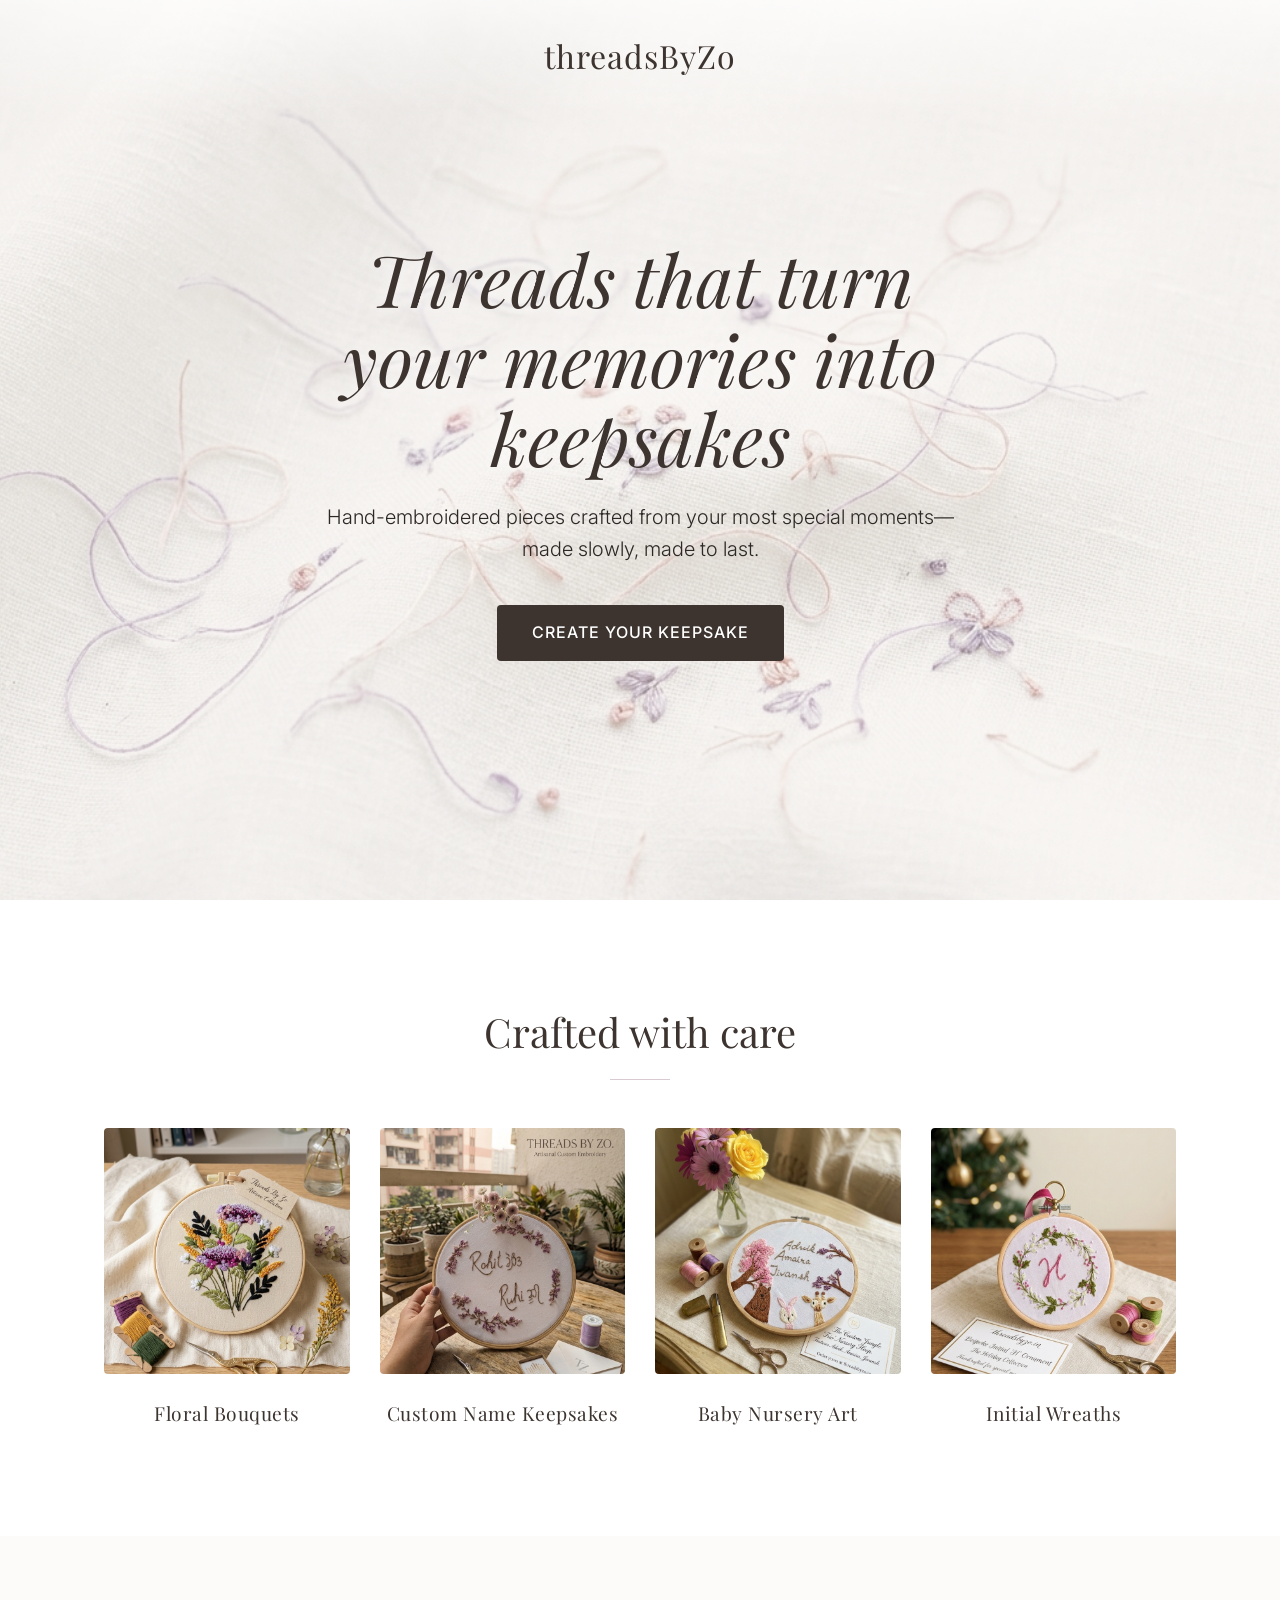
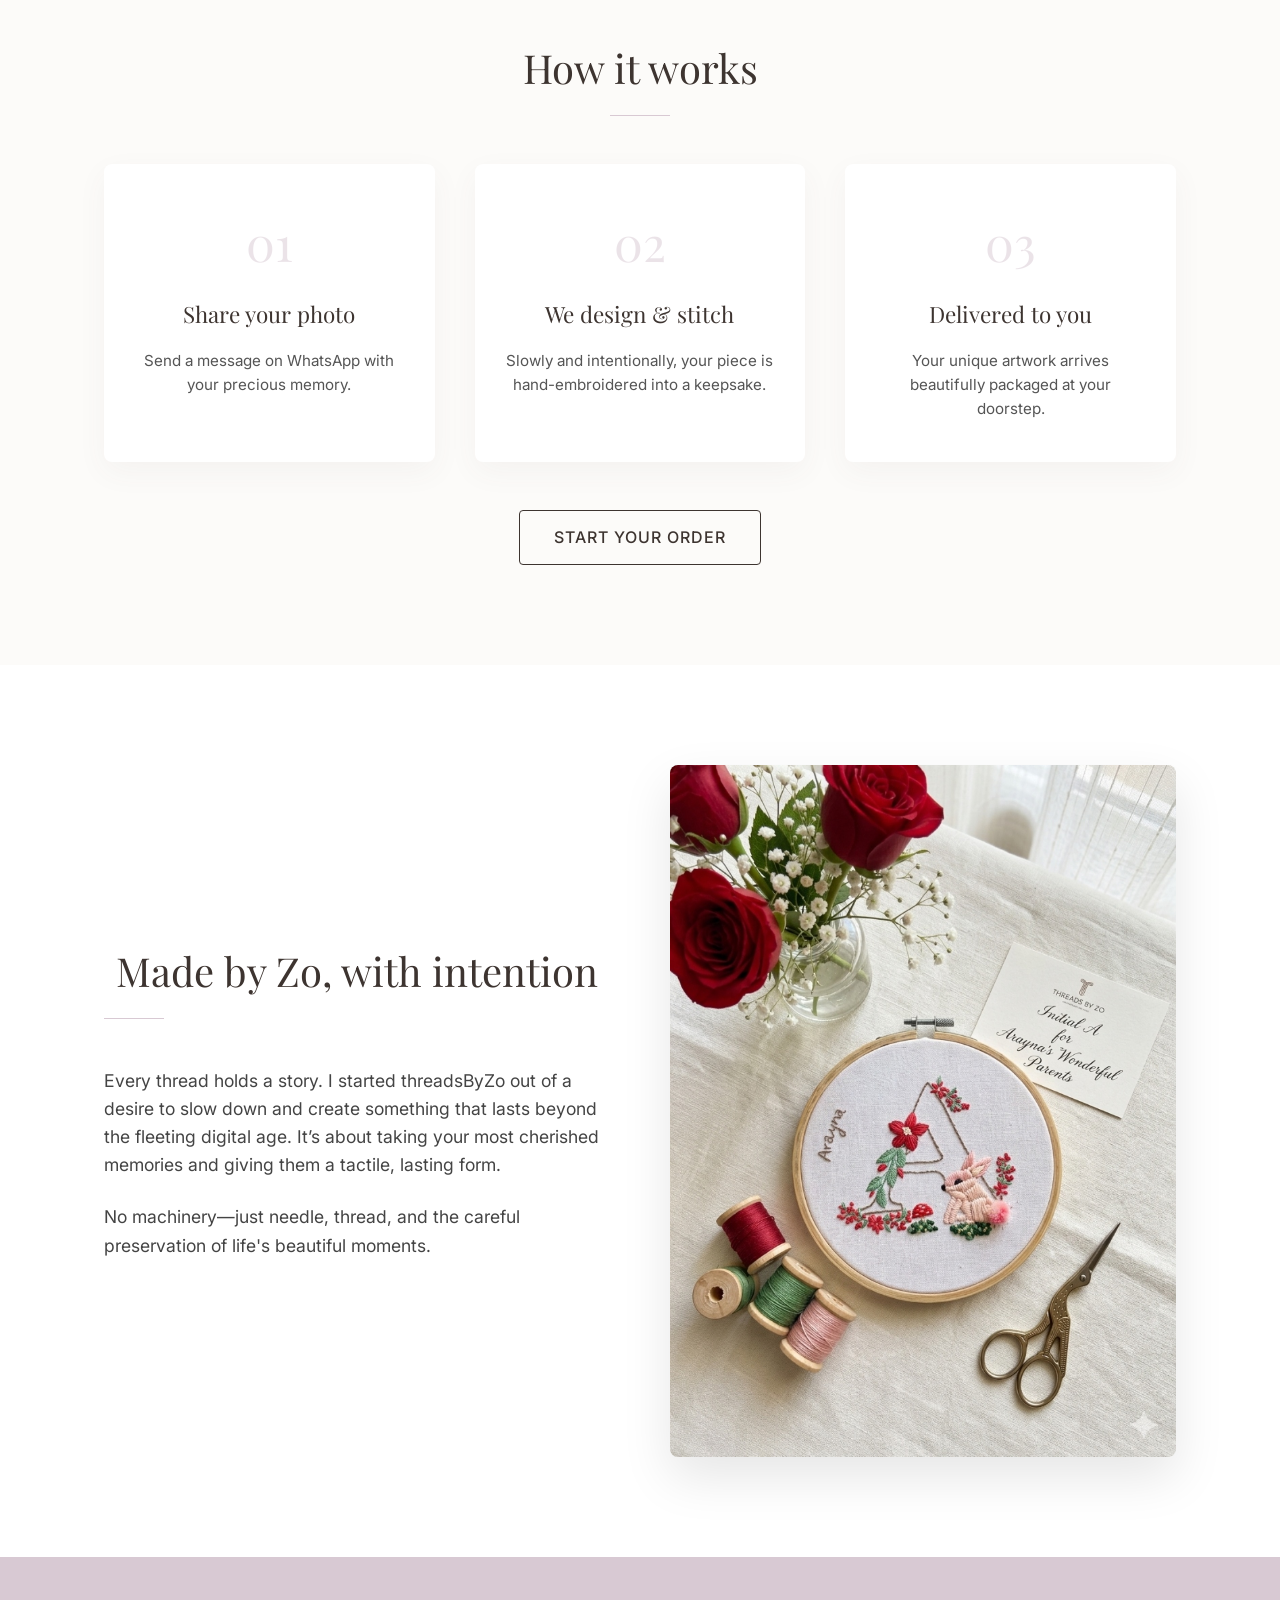
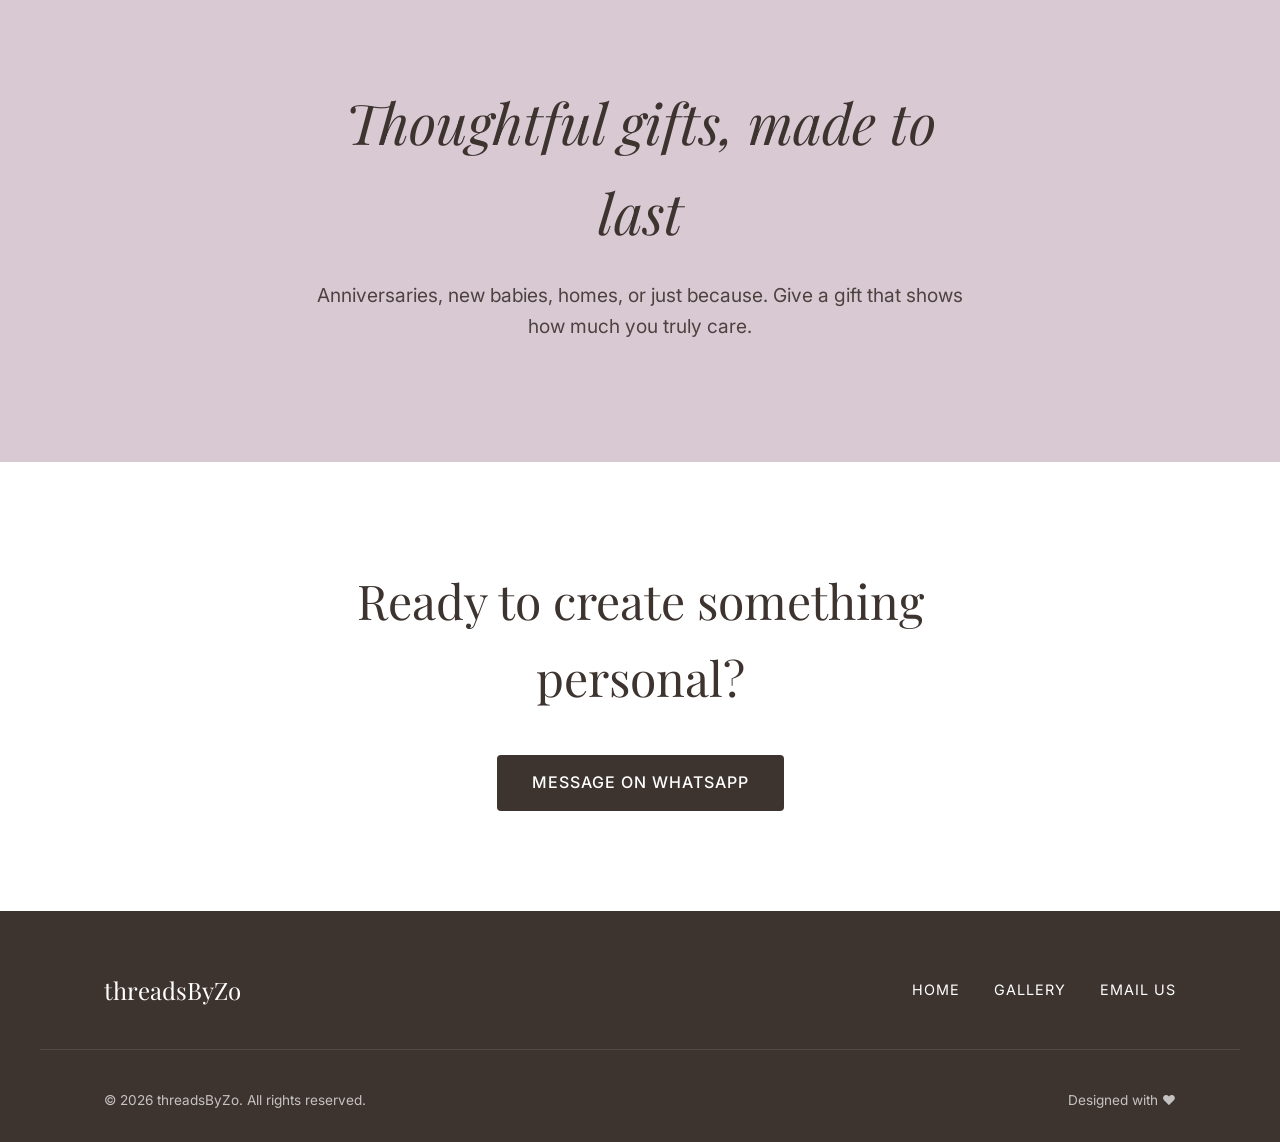
==== index.html @ 17f39799 "Add files via upload" ====
<!DOCTYPE html>
<html lang="en">
<head>
    <meta charset="UTF-8">
    <meta name="viewport" content="width=device-width, initial-scale=1.0">
    <meta name="keywords" content="hand-embroidered, keepsakes, custom embroidery, custom name keepsakes, nursery art, initial wreaths, threadedbyzoe, threadsbyzo">
    <meta name="author" content="ThreadedByZoe">
    <link rel="canonical" href="https://threadsbyzo.in/">
    <title>threadsByZo | Hand-embroidered Keepsakes</title>
    <meta name="description" content="Hand-embroidered pieces crafted from your most special moments—made slowly, made to last.">
    <meta property="og:title" content="threadsByZo | Hand-embroidered Keepsakes" />
    <meta property="og:description" content="Premium hand-embroidered pieces crafted from your most special moments—made slowly, made to last." />
    <meta property="og:image" content="https://threadsbyzo.in/assets/og_image.png">
    <meta property="og:url" content="https://threadsbyzo.in/">
    <meta property="og:type" content="website">
    <link rel="icon" type="image/png" href="assets/favicon.png">
    <link rel="preconnect" href="https://fonts.googleapis.com">
    <link rel="preconnect" href="https://fonts.gstatic.com" crossorigin>
    <link href="https://fonts.googleapis.com/css2?family=Inter:wght@300;400;500&family=Playfair+Display:ital,wght@0,400;0,600;1,400&display=swap" rel="stylesheet">
    <link rel="stylesheet" href="style.css">
</head>
<body>
    <nav class="navbar">
        <div class="logo">threadsByZo</div>
    </nav>

    <header class="hero" id="home">
        <div class="hero-bg" style="background-image: url('assets/hero_new.png')"></div>
        <div class="hero-overlay"></div>
        <div class="hero-content fade-in">
            <h1>Threads that turn your memories into keepsakes</h1>
            <p>Hand-embroidered pieces crafted from your most special moments—made slowly, made to last.</p>
            <a href="https://wa.me/919465664414?text=Hi%20Zo%2C%20I%E2%80%99d%20like%20to%20order%20a%20custom%20embroidery%20piece." class="btn btn-primary" target="_blank" rel="noopener">
                Create Your Keepsake
            </a>
        </div>
    </header>

    <section class="featured padding-y" id="featured">
        <div class="container fade-in">
            <h2 class="section-title">Crafted with care</h2>
            <div class="grid-4">
                <div class="product-card">
                    <div class="img-wrapper"><img src="assets/floral_bouquet.jpg" alt="Floral Bouquet Embroidery" loading="lazy"></div>
                    <h3>Floral Bouquets</h3>
                </div>
                <div class="product-card">
                    <div class="img-wrapper"><img src="assets/name_keepsake.jpg" alt="Custom Name Keepsake Embroidery" loading="lazy"></div>
                    <h3>Custom Name Keepsakes</h3>
                </div>
                <div class="product-card">
                    <div class="img-wrapper"><img src="assets/nursery_art.jpg" alt="Baby Nursery Art Embroidery" loading="lazy"></div>
                    <h3>Baby Nursery Art</h3>
                </div>
                <div class="product-card">
                    <div class="img-wrapper"><img src="assets/initial_wreath.jpg" alt="Initial Wreath Embroidery" loading="lazy"></div>
                    <h3>Initial Wreaths</h3>
                </div>
            </div>
        </div>
    </section>

    <section class="how-it-works padding-y bg-beige" id="how-it-works">
        <div class="container fade-in">
            <h2 class="section-title">How it works</h2>
            <div class="grid-3">
                <div class="step-card">
                    <div class="step-num">01</div>
                    <h3>Share your photo</h3>
                    <p>Send a message on WhatsApp with your precious memory.</p>
                </div>
                <div class="step-card">
                    <div class="step-num">02</div>
                    <h3>We design & stitch</h3>
                    <p>Slowly and intentionally, your piece is hand-embroidered into a keepsake.</p>
                </div>
                <div class="step-card">
                    <div class="step-num">03</div>
                    <h3>Delivered to you</h3>
                    <p>Your unique artwork arrives beautifully packaged at your doorstep.</p>
                </div>
            </div>
            <div class="center-btn">
                <a href="https://wa.me/919465664414?text=Hi%20Zo%2C%20I%E2%80%99d%20like%20to%20order%20a%20custom%20embroidery%20piece." class="btn btn-secondary" target="_blank" rel="noopener">Start Your Order</a>
            </div>
        </div>
    </section>

    <section class="about padding-y" id="about">
        <div class="container grid-2 fade-in">
            <div class="about-text">
                <h2 class="section-title text-left">Made by Zo, with intention</h2>
                <p>Every thread holds a story. I started threadsByZo out of a desire to slow down and create something that lasts beyond the fleeting digital age. It’s about taking your most cherished memories and giving them a tactile, lasting form.</p>
                <p>No machinery—just needle, thread, and the careful preservation of life's beautiful moments.</p>
            </div>
            <div class="about-image">
                <img src="assets/about_image.jpg" alt="Detail shot of hand embroidery" loading="lazy">
            </div>
        </div>
    </section>

    <section class="gifting padding-y bg-sage fade-in" id="gifting">
        <div class="container center-text">
            <h2>Thoughtful gifts, made to last</h2>
            <p>Anniversaries, new babies, homes, or just because. Give a gift that shows how much you truly care.</p>
        </div>
    </section>

    <section class="final-cta padding-y fade-in" id="contact">
        <div class="container center-text">
            <h2>Ready to create something personal?</h2>
            <a href="https://wa.me/919465664414?text=Hi%20Zo%2C%20I%E2%80%99d%20like%20to%20order%20a%20custom%20embroidery%20piece." class="btn btn-primary" target="_blank" rel="noopener">Message on WhatsApp</a>
        </div>
    </section>

    <footer class="footer">
        <div class="container footer-content">
            <div class="footer-logo">threadsByZo</div>
            <div class="footer-links">
                <a href="#home">Home</a>
                <a href="#featured">Gallery</a>
                <a href="mailto:threadedbyzo@gmail.com">Email Us</a>
            </div>
        </div>
        <div class="container footer-bottom">
            <p>&copy; 2026 threadsByZo. All rights reserved.</p>
            <p>Designed with ❤️</p>
        </div>
    </footer>

    <script src="script.js"></script>
</body>
</html>
---- style.css ----
:root {
    --beige: #FCFBF9;
    --sage: #D8C9D3;
    --brown: #3D3430;
    --white: #FFFFFF;
    --black: #2C2825;
    
    --font-heading: 'Playfair Display', serif;
    --font-body: 'Inter', sans-serif;
    
    --transition: all 0.4s cubic-bezier(0.25, 0.8, 0.25, 1);
}

* {
    margin: 0;
    padding: 0;
    box-sizing: border-box;
}

html {
    scroll-behavior: smooth;
    font-size: 16px;
}

body {
    font-family: var(--font-body);
    color: var(--black);
    background-color: var(--white);
    line-height: 1.6;
    overflow-x: hidden;
}

h1, h2, h3, h4, h5, h6, .logo {
    font-family: var(--font-heading);
    color: var(--brown);
    font-weight: 400;
}

a {
    text-decoration: none;
    color: inherit;
    transition: var(--transition);
}

img {
    max-width: 100%;
    height: auto;
    display: block;
}

/* Utilities */
.container {
    max-width: 1200px;
    margin: 0 auto;
    padding: 0 5%;
}

.padding-y {
    padding: 100px 0;
}

.bg-beige {
    background-color: var(--beige);
}

.bg-sage {
    background-color: var(--sage);
    color: var(--brown);
}

.bg-sage h2 {
    color: var(--brown);
}

.text-left {
    text-align: left;
}

.center-text {
    text-align: center;
    max-width: 800px;
    margin: 0 auto;
}

.section-title {
    text-align: center;
    font-size: 2.5rem;
    margin-bottom: 3rem;
    position: relative;
    padding-bottom: 1rem;
}

.section-title::after {
    content: '';
    position: absolute;
    bottom: 0;
    left: 50%;
    transform: translateX(-50%);
    width: 60px;
    height: 1px;
    background-color: var(--sage);
}

.section-title.text-left::after {
    left: 0;
    transform: none;
}

/* Buttons */
.btn {
    display: inline-block;
    padding: 14px 34px;
    font-family: var(--font-body);
    font-size: 1rem;
    font-weight: 500;
    text-transform: uppercase;
    letter-spacing: 1px;
    border-radius: 4px;
    cursor: pointer;
    border: 1px solid transparent;
}

.btn-primary {
    background-color: var(--brown);
    color: var(--white);
}

.btn-primary:hover {
    background-color: var(--white);
    color: var(--brown);
    border-color: var(--brown);
}

.btn-secondary {
    background-color: transparent;
    color: var(--brown);
    border: 1px solid var(--brown);
}

.btn-secondary:hover {
    background-color: var(--brown);
    color: var(--white);
}

/* Navbar */
.navbar {
    position: absolute;
    top: 0;
    left: 0;
    width: 100%;
    padding: 30px 5%;
    z-index: 100;
    display: flex;
    justify-content: center;
    background: linear-gradient(to bottom, rgba(255,255,255,0.7), transparent);
}

.navbar .logo {
    font-size: 2rem;
    letter-spacing: 1px;
}

/* Hero */
.hero {
    position: relative;
    height: 100vh;
    min-height: 600px;
    display: flex;
    align-items: center;
    justify-content: center;
    text-align: center;
    overflow: hidden;
}

.hero-bg {
    position: absolute;
    top: 0;
    left: 0;
    width: 100%;
    height: 100%;
    background-size: cover;
    background-position: center;
    z-index: -2;
    transform: scale(1.05); /* slightly scaled for entry animation potential */
}

.hero-overlay {
    position: absolute;
    top: 0;
    left: 0;
    width: 100%;
    height: 100%;
    background-color: rgba(245, 237, 228, 0.4); /* beige wash */
    z-index: -1;
}

.hero-content {
    max-width: 800px;
    padding: 0 5%;
}

.hero h1 {
    font-size: 4.5rem;
    line-height: 1.1;
    margin-bottom: 1.5rem;
    font-style: italic;
    text-shadow: 0 2px 15px rgba(255,255,255,0.8);
}

.hero p {
    font-size: 1.25rem;
    margin-bottom: 2.5rem;
    color: var(--black);
    font-weight: 300;
}

/* Grid Layouts */
.grid-4 {
    display: grid;
    grid-template-columns: repeat(auto-fit, minmax(240px, 1fr));
    gap: 30px;
}

.grid-3 {
    display: grid;
    grid-template-columns: repeat(auto-fit, minmax(300px, 1fr));
    gap: 40px;
}

.grid-2 {
    display: grid;
    grid-template-columns: 1fr 1fr;
    gap: 60px;
    align-items: center;
}

/* Featured Section */
.product-card {
    text-align: center;
}

.product-card .img-wrapper {
    overflow: hidden;
    margin-bottom: 1.5rem;
    border-radius: 4px;
    aspect-ratio: 1 / 1;
}

.product-card img {
    width: 100%;
    height: 100%;
    object-fit: cover;
    transition: transform 0.8s ease;
}

.product-card:hover img {
    transform: scale(1.08);
}

.product-card h3 {
    font-size: 1.2rem;
    letter-spacing: 0.5px;
    margin-bottom: 0.5rem;
}

/* How It Works */
.step-card {
    background-color: var(--white);
    padding: 40px 30px;
    border-radius: 8px;
    text-align: center;
    transition: var(--transition);
    box-shadow: 0 10px 30px rgba(107, 79, 79, 0.05);
}

.step-card:hover {
    transform: translateY(-10px);
    box-shadow: 0 15px 40px rgba(107, 79, 79, 0.1);
}

.step-num {
    font-family: var(--font-heading);
    font-size: 3rem;
    color: var(--sage);
    opacity: 0.5;
    margin-bottom: 1rem;
}

.step-card h3 {
    font-size: 1.4rem;
    margin-bottom: 1rem;
}

.step-card p {
    font-size: 0.95rem;
    color: #555;
}

.center-btn {
    text-align: center;
    margin-top: 3rem;
}

/* About Section */
.about-text p {
    margin-bottom: 1.5rem;
    font-size: 1.1rem;
    color: #444;
}

.about-image {
    border-radius: 8px;
    overflow: hidden;
    box-shadow: 0 20px 50px rgba(0,0,0,0.1);
}

.about-image img {
    width: 100%;
    height: 100%;
    object-fit: cover;
}

/* Gifting Section */
.gifting {
    padding: 120px 5%;
}

.gifting h2 {
    font-size: 3.5rem;
    margin-bottom: 1.5rem;
    font-style: italic;
}

.gifting p {
    font-size: 1.2rem;
    opacity: 0.9;
}

/* Final CTA */
.final-cta h2 {
    font-size: 3rem;
    margin-bottom: 2.5rem;
}

/* Footer */
.footer {
    background-color: var(--brown);
    color: var(--white);
    padding: 60px 0 30px;
}

.footer-content {
    display: flex;
    justify-content: space-between;
    align-items: center;
    margin-bottom: 40px;
    border-bottom: 1px solid rgba(255,255,255,0.1);
    padding-bottom: 40px;
}

.footer-logo {
    font-family: var(--font-heading);
    font-size: 1.5rem;
}

.footer-links a {
    margin-left: 30px;
    font-size: 0.9rem;
    text-transform: uppercase;
    letter-spacing: 1px;
}

.footer-links a:hover {
    color: var(--sage);
}

.footer-bottom {
    display: flex;
    justify-content: space-between;
    font-size: 0.85rem;
    opacity: 0.7;
}

/* Animations */
.fade-in {
    opacity: 0;
    transform: translateY(30px);
    transition: opacity 0.8s ease-out, transform 0.8s ease-out;
}

.fade-in.appear {
    opacity: 1;
    transform: translateY(0);
}

/* Responsive */
@media (max-width: 900px) {
    .grid-2 {
        grid-template-columns: 1fr;
        gap: 40px;
    }
    
    .hero h1 {
        font-size: 3.5rem;
    }
    
    .section-title {
        font-size: 2rem;
    }
}

@media (max-width: 600px) {
    .hero h1 {
        font-size: 2.5rem;
    }
    
    .hero p {
        font-size: 1rem;
    }
    
    .gifting h2 {
        font-size: 2.2rem;
    }
    
    .footer-content {
        flex-direction: column;
        gap: 20px;
        text-align: center;
    }
    
    .footer-links a {
        margin: 0 10px;
    }
    
    .footer-bottom {
        flex-direction: column;
        text-align: center;
        gap: 10px;
    }
}
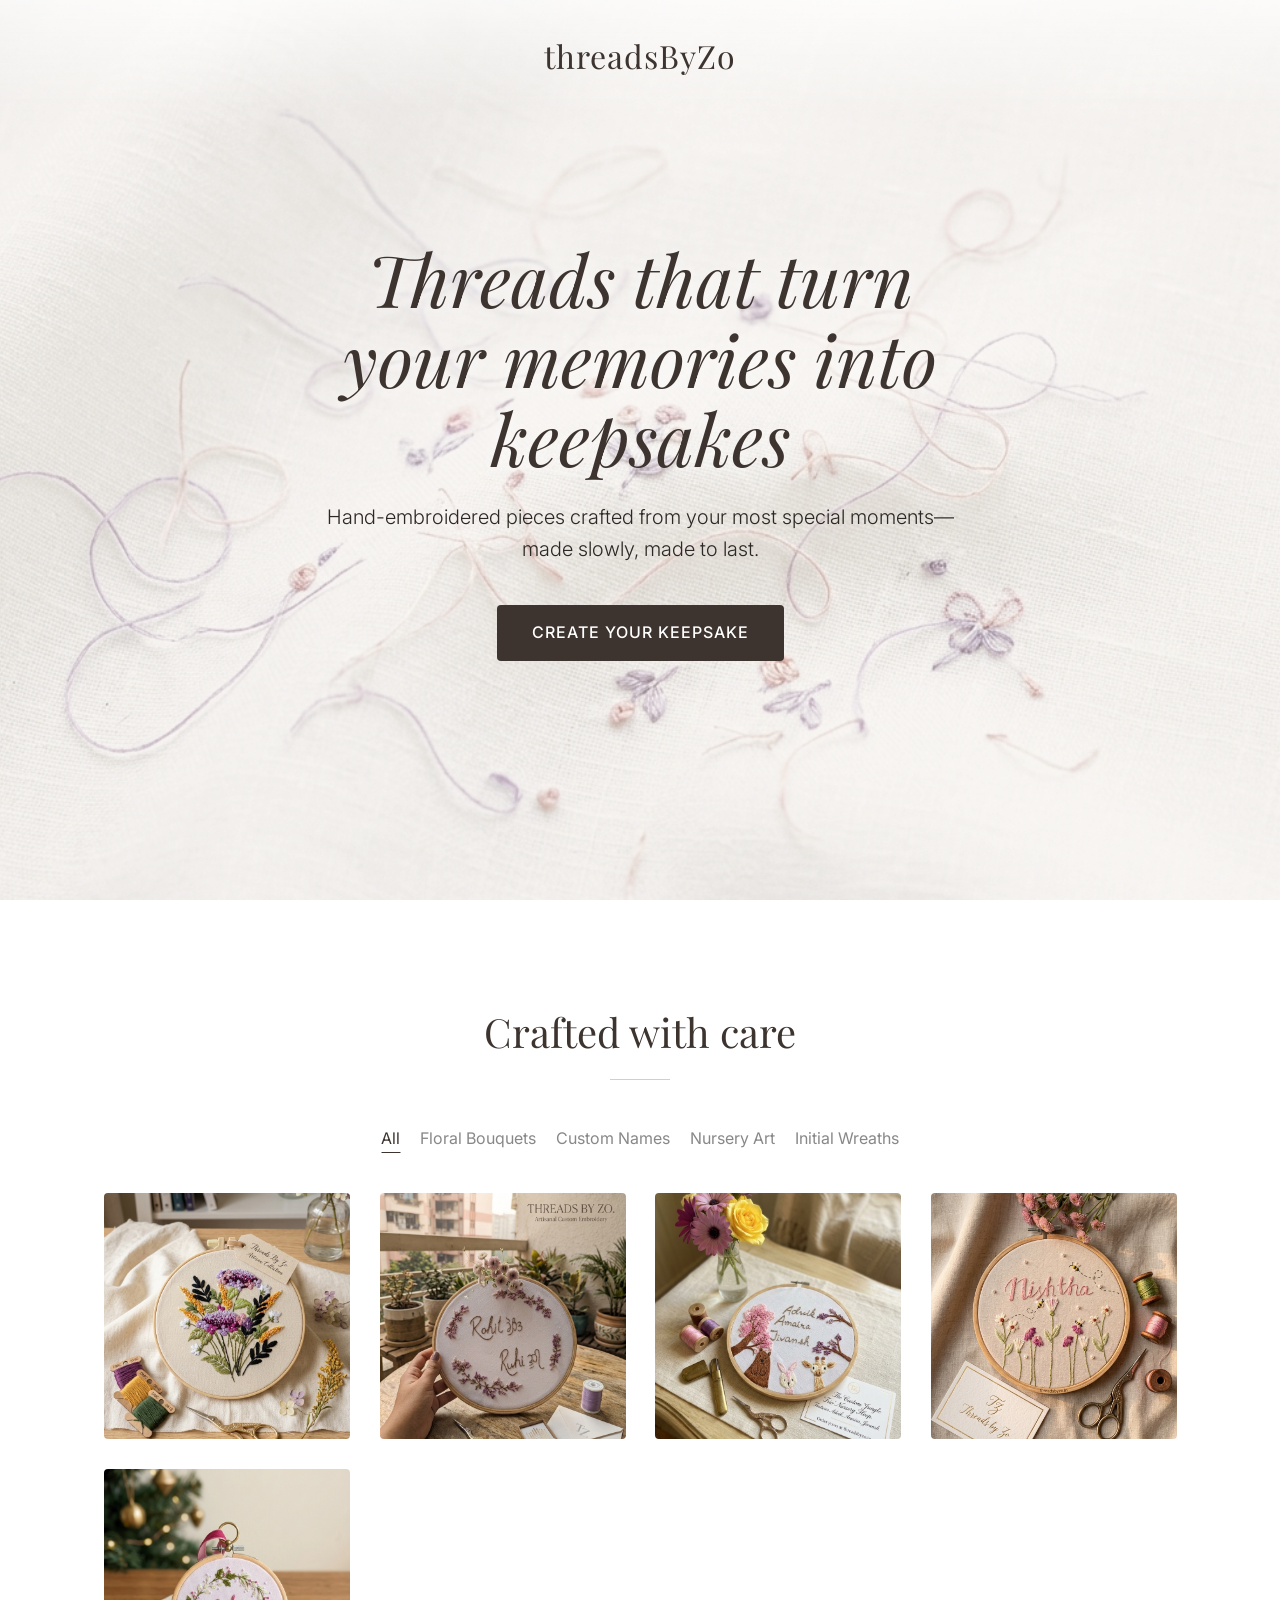
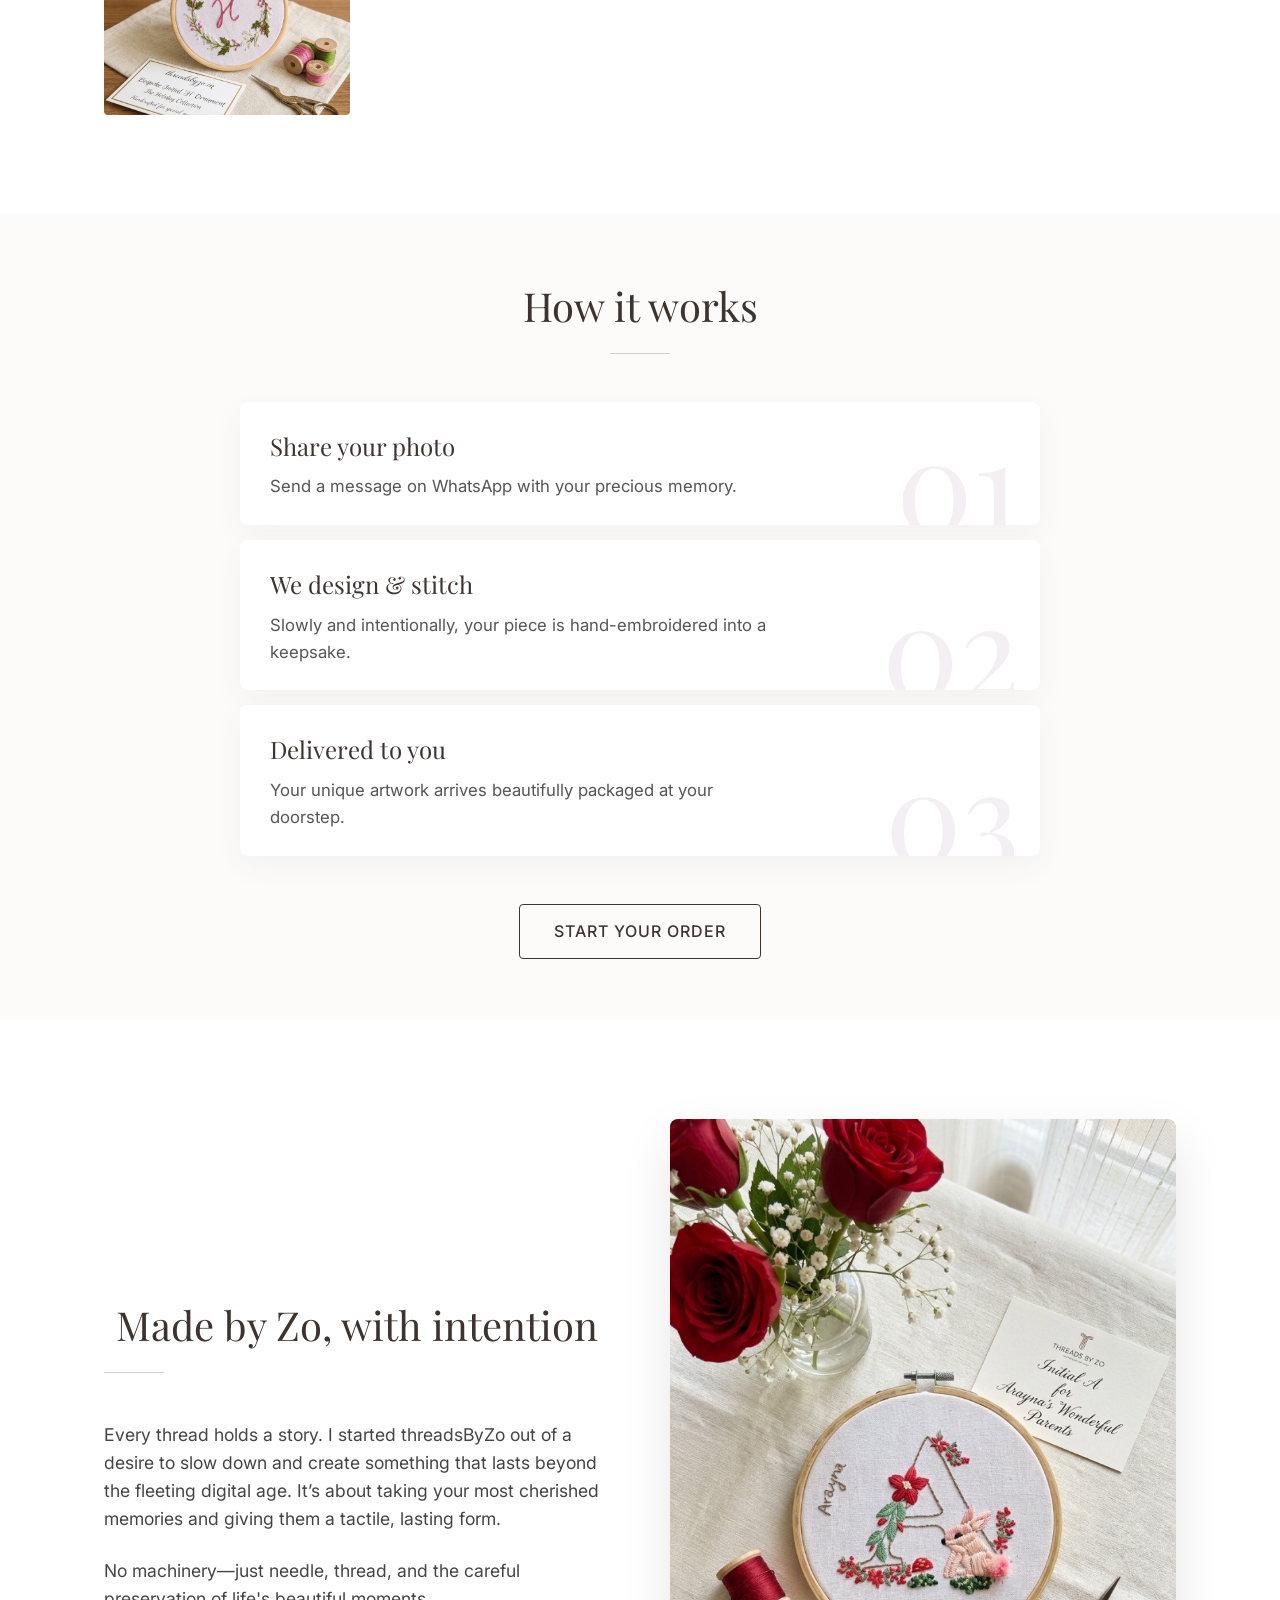
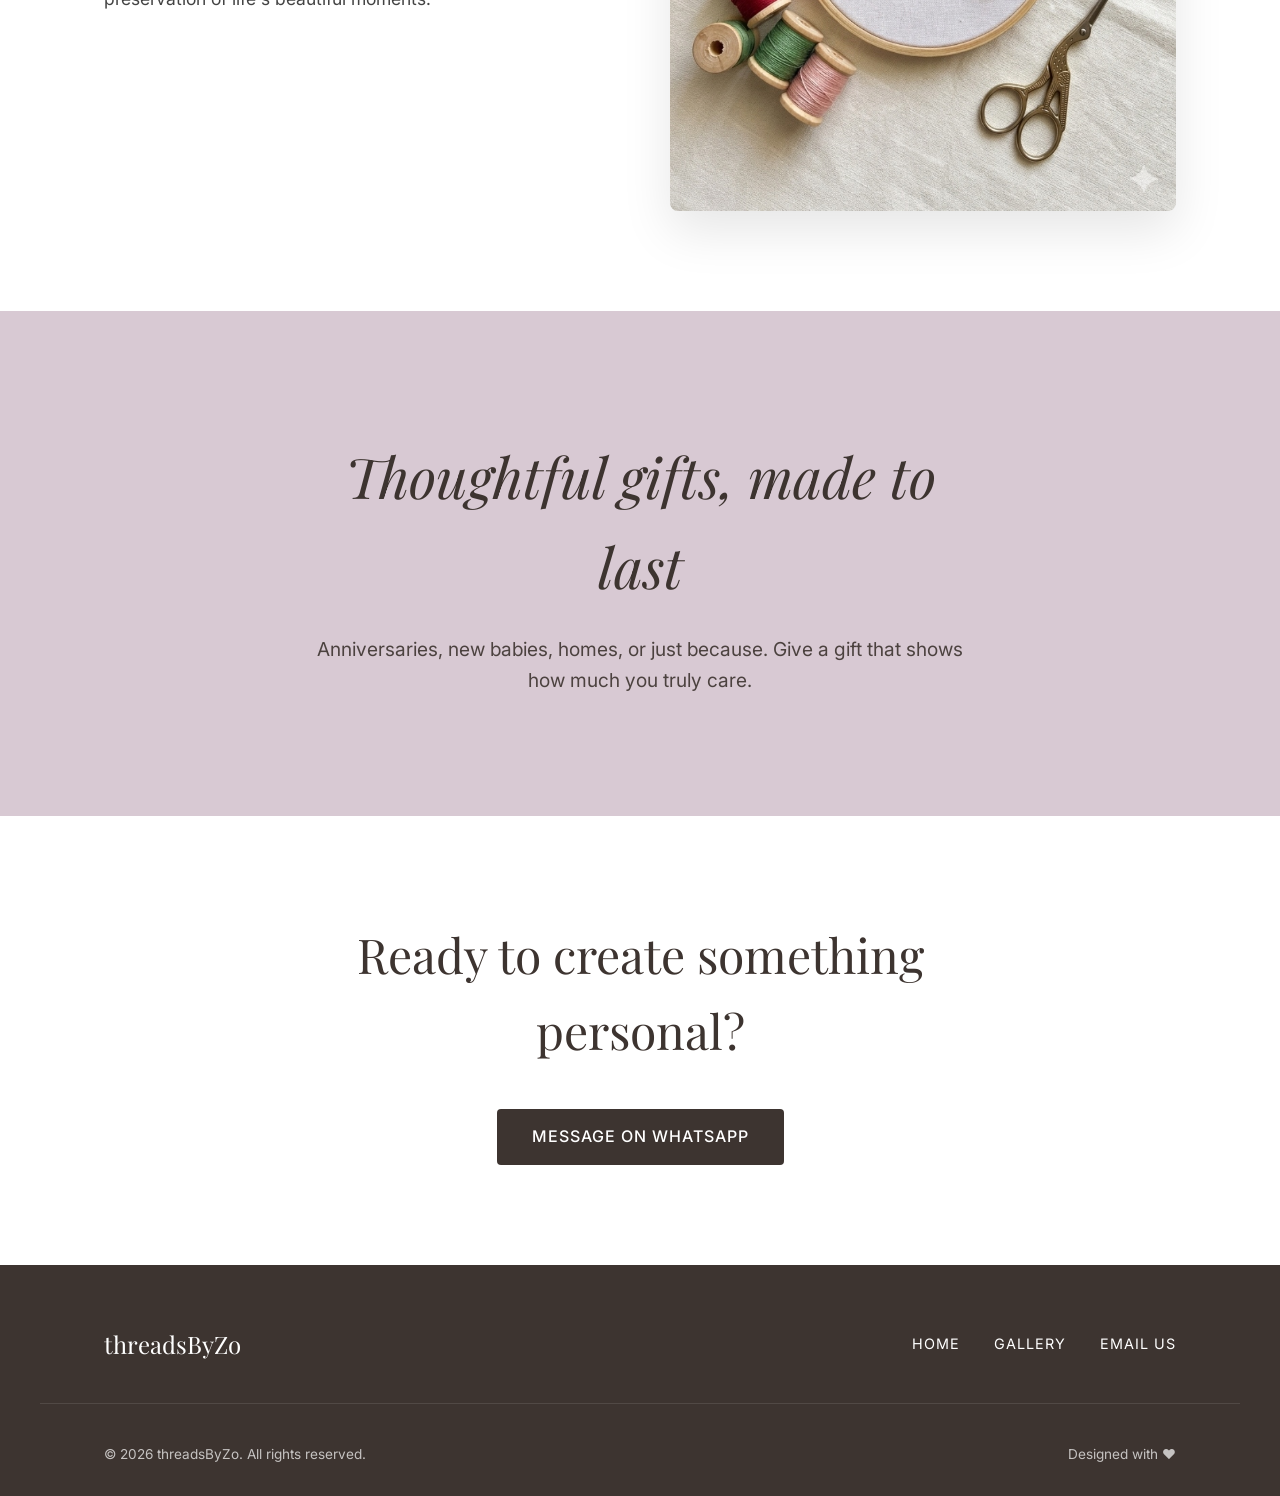
==== commit 7f7f3f35: "Website revamp, categories and responsive updated" ====
--- a/index.html
+++ b/index.html
@@ -39,45 +39,69 @@
     <section class="featured padding-y" id="featured">
         <div class="container fade-in">
             <h2 class="section-title">Crafted with care</h2>
-            <div class="grid-4">
-                <div class="product-card">
-                    <div class="img-wrapper"><img src="assets/floral_bouquet.jpg" alt="Floral Bouquet Embroidery" loading="lazy"></div>
-                    <h3>Floral Bouquets</h3>
+            
+            <div class="category-tabs">
+                <button class="tab-btn active" data-filter="all">All</button>
+                <button class="tab-btn" data-filter="bouquets">Floral Bouquets</button>
+                <button class="tab-btn" data-filter="names">Custom Names</button>
+                <button class="tab-btn" data-filter="nursery">Nursery Art</button>
+                <button class="tab-btn" data-filter="wreaths">Initial Wreaths</button>
+            </div>
+
+            <div class="grid-gallery" id="product-gallery">
+                <div class="product-item" data-category="bouquets">
+                    <div class="img-wrapper">
+                        <img src="assets/floral_bouquet.jpg" alt="Floral Bouquet Embroidery" loading="lazy">
+                    </div>
                 </div>
-                <div class="product-card">
-                    <div class="img-wrapper"><img src="assets/name_keepsake.jpg" alt="Custom Name Keepsake Embroidery" loading="lazy"></div>
-                    <h3>Custom Name Keepsakes</h3>
+                <div class="product-item" data-category="names">
+                    <div class="img-wrapper">
+                        <img src="assets/name_keepsake.jpg" alt="Custom Name Keepsake Embroidery" loading="lazy">
+                    </div>
                 </div>
-                <div class="product-card">
-                    <div class="img-wrapper"><img src="assets/nursery_art.jpg" alt="Baby Nursery Art Embroidery" loading="lazy"></div>
-                    <h3>Baby Nursery Art</h3>
+                <div class="product-item" data-category="nursery">
+                    <div class="img-wrapper">
+                        <img src="assets/nursery_art.jpg" alt="Baby Nursery Art Embroidery" loading="lazy">
+                    </div>
                 </div>
-                <div class="product-card">
-                    <div class="img-wrapper"><img src="assets/initial_wreath.jpg" alt="Initial Wreath Embroidery" loading="lazy"></div>
-                    <h3>Initial Wreaths</h3>
+                <div class="product-item" data-category="nursery">
+                    <div class="img-wrapper">
+                        <img src="assets/nishtha_nursery.jpeg" alt="Nishtha Nursery Art Embroidery" loading="lazy">
+                    </div>
+                </div>
+                <div class="product-item" data-category="wreaths">
+                    <div class="img-wrapper">
+                        <img src="assets/initial_wreath.jpg" alt="Initial Wreath Embroidery" loading="lazy">
+                    </div>
                 </div>
             </div>
         </div>
     </section>
 
-    <section class="how-it-works padding-y bg-beige" id="how-it-works">
+    <section class="how-it-works padding-y-sm bg-beige" id="how-it-works">
         <div class="container fade-in">
             <h2 class="section-title">How it works</h2>
-            <div class="grid-3">
-                <div class="step-card">
-                    <div class="step-num">01</div>
-                    <h3>Share your photo</h3>
-                    <p>Send a message on WhatsApp with your precious memory.</p>
+            <div class="workflow-timeline">
+                <div class="timeline-step">
+                    <div class="step-bg-num">01</div>
+                    <div class="step-content">
+                        <h3>Share your photo</h3>
+                        <p>Send a message on WhatsApp with your precious memory.</p>
+                    </div>
                 </div>
-                <div class="step-card">
-                    <div class="step-num">02</div>
-                    <h3>We design & stitch</h3>
-                    <p>Slowly and intentionally, your piece is hand-embroidered into a keepsake.</p>
+                <div class="timeline-step">
+                    <div class="step-bg-num">02</div>
+                    <div class="step-content">
+                        <h3>We design & stitch</h3>
+                        <p>Slowly and intentionally, your piece is hand-embroidered into a keepsake.</p>
+                    </div>
                 </div>
-                <div class="step-card">
-                    <div class="step-num">03</div>
-                    <h3>Delivered to you</h3>
-                    <p>Your unique artwork arrives beautifully packaged at your doorstep.</p>
+                <div class="timeline-step">
+                    <div class="step-bg-num">03</div>
+                    <div class="step-content">
+                        <h3>Delivered to you</h3>
+                        <p>Your unique artwork arrives beautifully packaged at your doorstep.</p>
+                    </div>
                 </div>
             </div>
             <div class="center-btn">
--- a/style.css
+++ b/style.css
@@ -57,6 +57,10 @@
 
 .padding-y {
     padding: 100px 0;
+}
+
+.padding-y-sm {
+    padding: 60px 0;
 }
 
 .bg-beige {
@@ -234,66 +238,147 @@
     align-items: center;
 }
 
-/* Featured Section */
-.product-card {
-    text-align: center;
-}
-
-.product-card .img-wrapper {
+/* Featured Section & Categories */
+.category-tabs {
+    display: flex;
+    justify-content: center;
+    gap: 20px;
+    flex-wrap: wrap;
+    margin-bottom: 40px;
+}
+
+.tab-btn {
+    background: transparent;
+    border: none;
+    font-family: var(--font-body);
+    font-size: 1rem;
+    color: #888;
+    cursor: pointer;
+    padding-bottom: 5px;
+    position: relative;
+    transition: var(--transition);
+}
+
+.tab-btn::after {
+    content: '';
+    position: absolute;
+    bottom: 0;
+    left: 50%;
+    transform: translateX(-50%);
+    width: 0;
+    height: 1px;
+    background-color: var(--brown);
+    transition: var(--transition);
+}
+
+.tab-btn.active, .tab-btn:hover {
+    color: var(--brown);
+}
+
+.tab-btn.active::after, .tab-btn:hover::after {
+    width: 100%;
+}
+
+.grid-gallery {
+    display: grid;
+    grid-template-columns: repeat(auto-fill, minmax(240px, 1fr));
+    gap: 30px;
+}
+
+.product-item {
+    transition: var(--transition);
+    animation: fadeIn 0.5s ease forwards;
+}
+
+.product-item.hidden {
+    display: none;
+}
+
+.product-item .img-wrapper {
+    position: relative;
     overflow: hidden;
-    margin-bottom: 1.5rem;
     border-radius: 4px;
     aspect-ratio: 1 / 1;
-}
-
-.product-card img {
+    background-color: #f7f7f7;
+}
+
+.product-item img {
     width: 100%;
     height: 100%;
     object-fit: cover;
     transition: transform 0.8s ease;
 }
 
-.product-card:hover img {
-    transform: scale(1.08);
-}
-
-.product-card h3 {
-    font-size: 1.2rem;
-    letter-spacing: 0.5px;
+.product-item:hover img {
+    transform: scale(1.08); /* Removed over-blurring and text overlay effects */
+}
+
+@keyframes fadeIn {
+    from { opacity: 0; transform: scale(0.95); }
+    to { opacity: 1; transform: scale(1); }
+}
+
+/* How It Works - Elegant Timeline */
+.workflow-timeline {
+    display: flex;
+    flex-direction: column;
+    gap: 15px;
+    max-width: 800px;
+    margin: 0 auto;
+}
+
+.timeline-step {
+    position: relative;
+    background-color: var(--white);
+    padding: 25px 30px;
+    border-radius: 8px;
+    display: flex;
+    align-items: center;
+    box-shadow: 0 10px 30px rgba(107, 79, 79, 0.05);
+    transition: var(--transition);
+    overflow: hidden;
+}
+
+.timeline-step:hover {
+    transform: translateY(-8px);
+    box-shadow: 0 15px 40px rgba(107, 79, 79, 0.1);
+}
+
+.step-content {
+    position: relative;
+    z-index: 2;
+    text-align: left;
+}
+
+.step-bg-num {
+    position: absolute;
+    right: 20px;
+    bottom: -20px;
+    font-family: var(--font-heading);
+    font-size: 8rem;
+    line-height: 1;
+    color: var(--sage);
+    opacity: 0.3;
+    z-index: 1;
+    pointer-events: none;
+    transition: var(--transition);
+}
+
+.timeline-step:hover .step-bg-num {
+    transform: translateY(-10px) scale(1.05);
+    color: var(--brown);
+    opacity: 0.15;
+}
+
+.timeline-step h3 {
+    font-size: 1.5rem;
     margin-bottom: 0.5rem;
 }
 
-/* How It Works */
-.step-card {
-    background-color: var(--white);
-    padding: 40px 30px;
-    border-radius: 8px;
-    text-align: center;
-    transition: var(--transition);
-    box-shadow: 0 10px 30px rgba(107, 79, 79, 0.05);
-}
-
-.step-card:hover {
-    transform: translateY(-10px);
-    box-shadow: 0 15px 40px rgba(107, 79, 79, 0.1);
-}
-
-.step-num {
-    font-family: var(--font-heading);
-    font-size: 3rem;
-    color: var(--sage);
-    opacity: 0.5;
-    margin-bottom: 1rem;
-}
-
-.step-card h3 {
-    font-size: 1.4rem;
-    margin-bottom: 1rem;
-}
-
-.step-card p {
-    font-size: 0.95rem;
+.timeline-step p {
+    font-size: 1.05rem;
     color: #555;
+    max-width: 500px;
 }
 
 .center-btn {
@@ -410,6 +495,12 @@
 }
 
 @media (max-width: 600px) {
+    .hero {
+        min-height: 480px;
+        align-items: flex-start;
+        padding-top: 130px; /* pushes content up closer to navbar */
+    }
+
     .hero h1 {
         font-size: 2.5rem;
     }
@@ -418,6 +509,16 @@
         font-size: 1rem;
     }
     
+    .timeline-step {
+        padding: 30px 20px;
+    }
+    
+    .step-bg-num {
+        font-size: 6rem;
+        right: 0;
+        bottom: -10px;
+    }
+
     .gifting h2 {
         font-size: 2.2rem;
     }
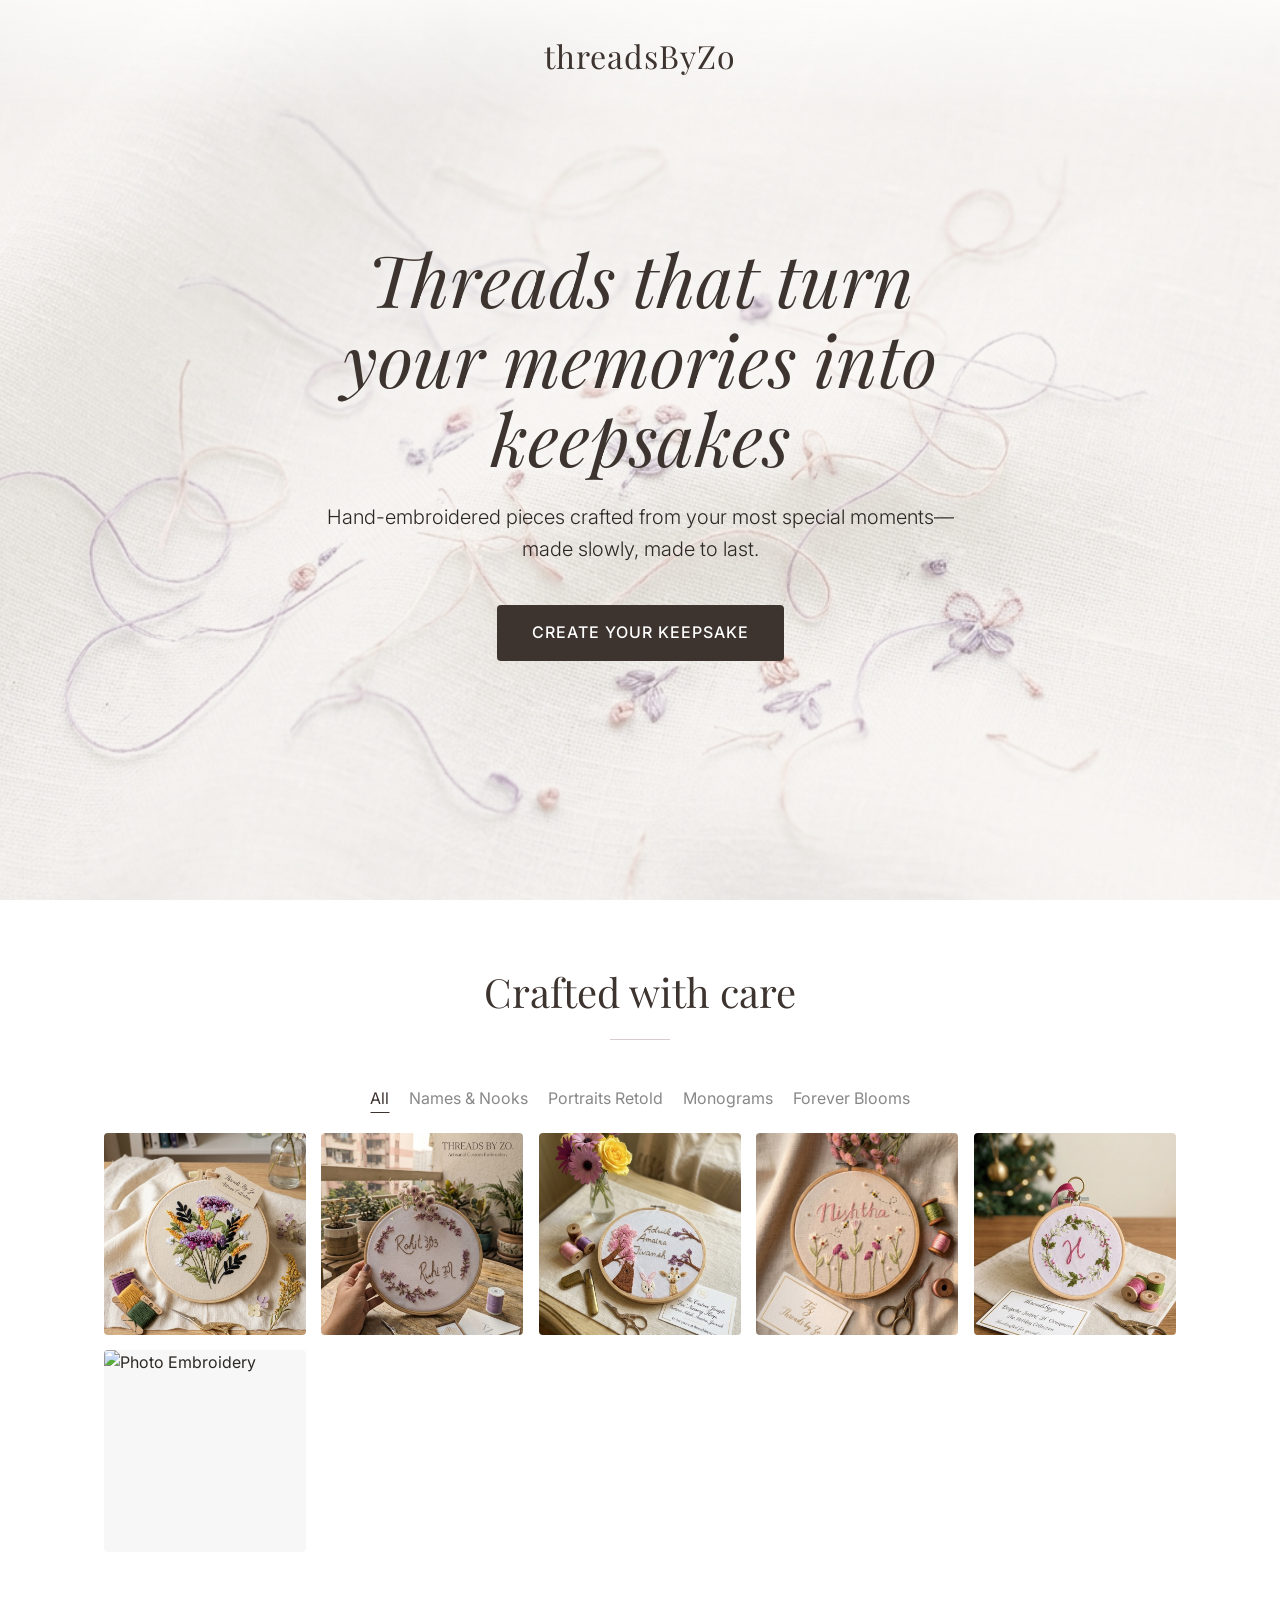
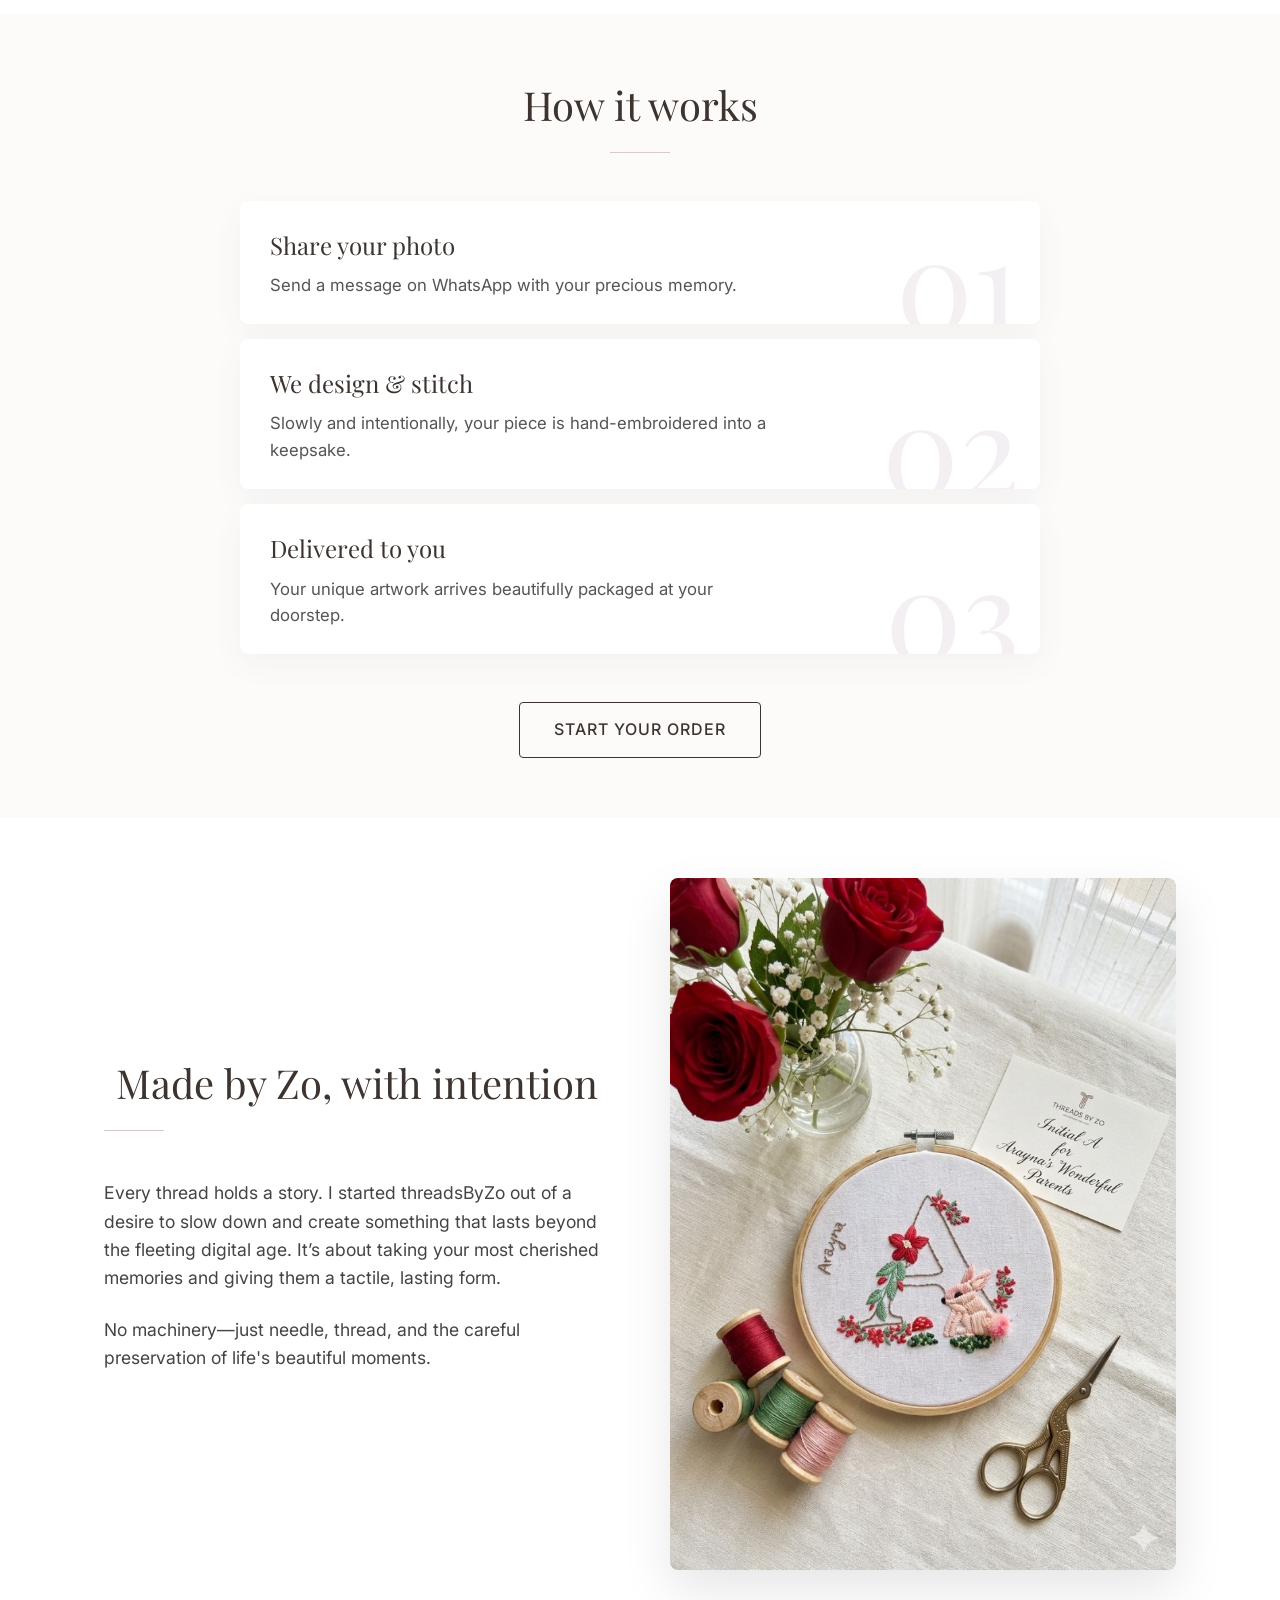
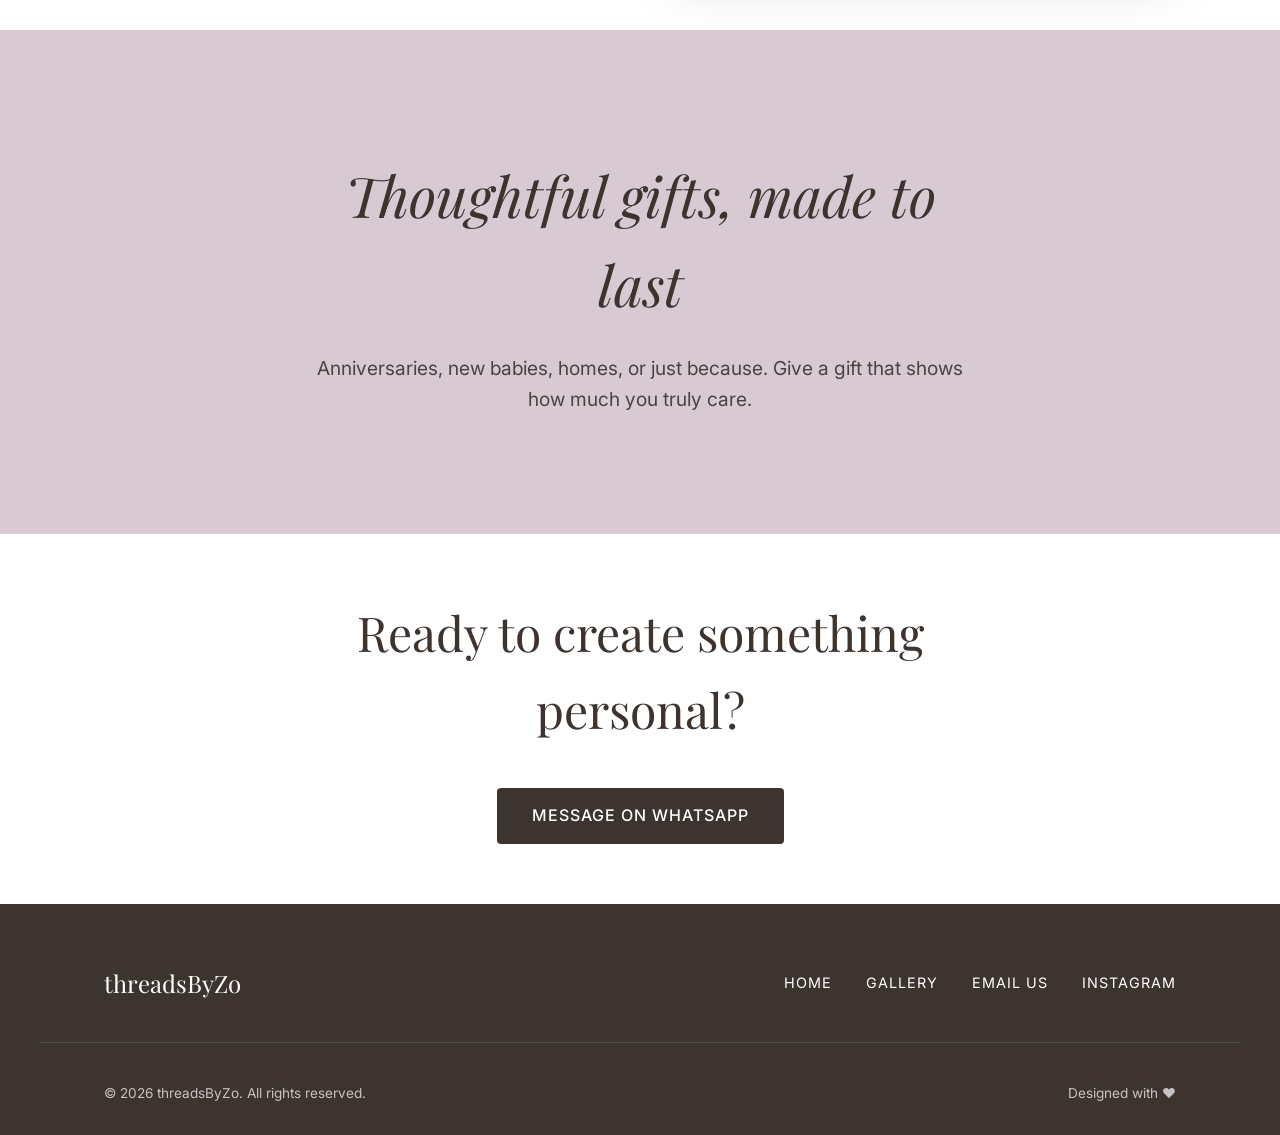
==== commit 9682d8ae: "categories renamed and google analytics added" ====
--- a/index.html
+++ b/index.html
@@ -18,6 +18,16 @@
     <link rel="preconnect" href="https://fonts.gstatic.com" crossorigin>
     <link href="https://fonts.googleapis.com/css2?family=Inter:wght@300;400;500&family=Playfair+Display:ital,wght@0,400;0,600;1,400&display=swap" rel="stylesheet">
     <link rel="stylesheet" href="style.css">
+
+    <!-- Google tag (gtag.js) -->
+    <script async src="https://www.googletagmanager.com/gtag/js?id=G-EYJL3Q3Q33"></script>
+    <script>
+      window.dataLayer = window.dataLayer || [];
+      function gtag(){dataLayer.push(arguments);}
+      gtag('js', new Date());
+
+      gtag('config', 'G-EYJL3Q3Q33');
+    </script>
 </head>
 <body>
     <nav class="navbar">
@@ -42,36 +52,41 @@
             
             <div class="category-tabs">
                 <button class="tab-btn active" data-filter="all">All</button>
-                <button class="tab-btn" data-filter="bouquets">Floral Bouquets</button>
-                <button class="tab-btn" data-filter="names">Custom Names</button>
-                <button class="tab-btn" data-filter="nursery">Nursery Art</button>
-                <button class="tab-btn" data-filter="wreaths">Initial Wreaths</button>
+                <button class="tab-btn" data-filter="home-decor">Names & Nooks</button>
+                <button class="tab-btn" data-filter="portraits">Portraits Retold</button>
+                <button class="tab-btn" data-filter="monograms">Monograms</button>
+                <button class="tab-btn" data-filter="blooms">Forever Blooms</button>
             </div>
 
             <div class="grid-gallery" id="product-gallery">
-                <div class="product-item" data-category="bouquets">
+                <div class="product-item" data-category="blooms">
                     <div class="img-wrapper">
                         <img src="assets/floral_bouquet.jpg" alt="Floral Bouquet Embroidery" loading="lazy">
                     </div>
                 </div>
-                <div class="product-item" data-category="names">
+                <div class="product-item" data-category="home-decor">
                     <div class="img-wrapper">
                         <img src="assets/name_keepsake.jpg" alt="Custom Name Keepsake Embroidery" loading="lazy">
                     </div>
                 </div>
-                <div class="product-item" data-category="nursery">
+                <div class="product-item" data-category="home-decor">
                     <div class="img-wrapper">
                         <img src="assets/nursery_art.jpg" alt="Baby Nursery Art Embroidery" loading="lazy">
                     </div>
                 </div>
-                <div class="product-item" data-category="nursery">
+                <div class="product-item" data-category="home-decor">
                     <div class="img-wrapper">
                         <img src="assets/nishtha_nursery.jpeg" alt="Nishtha Nursery Art Embroidery" loading="lazy">
                     </div>
                 </div>
-                <div class="product-item" data-category="wreaths">
+                <div class="product-item" data-category="monograms">
                     <div class="img-wrapper">
                         <img src="assets/initial_wreath.jpg" alt="Initial Wreath Embroidery" loading="lazy">
+                    </div>
+                </div>
+                <div class="product-item" data-category="portraits">
+                    <div class="img-wrapper">
+                        <img src="assets/photo_embroidery.jpg" alt="Photo Embroidery" loading="lazy">
                     </div>
                 </div>
             </div>
@@ -144,6 +159,7 @@
                 <a href="#home">Home</a>
                 <a href="#featured">Gallery</a>
                 <a href="mailto:threadedbyzo@gmail.com">Email Us</a>
+                <a href="https://www.instagram.com/threads_by_zo?igsh=b2I1MGxpbTFzYXBn&utm_source=website" target="_blank" rel="noopener">Instagram</a>
             </div>
         </div>
         <div class="container footer-bottom">
--- a/style.css
+++ b/style.css
@@ -56,7 +56,7 @@
 }
 
 .padding-y {
-    padding: 100px 0;
+    padding: 60px 0;
 }
 
 .padding-y-sm {
@@ -244,7 +244,7 @@
     justify-content: center;
     gap: 20px;
     flex-wrap: wrap;
-    margin-bottom: 40px;
+    margin-bottom: 20px;
 }
 
 .tab-btn {
@@ -281,8 +281,8 @@
 
 .grid-gallery {
     display: grid;
-    grid-template-columns: repeat(auto-fill, minmax(240px, 1fr));
-    gap: 30px;
+    grid-template-columns: repeat(auto-fill, minmax(200px, 1fr));
+    gap: 15px;
 }
 
 .product-item {
@@ -496,9 +496,20 @@
 
 @media (max-width: 600px) {
     .hero {
-        min-height: 480px;
+        min-height: 360px;
+        height: auto;
+        padding-bottom: 60px;
         align-items: flex-start;
-        padding-top: 130px; /* pushes content up closer to navbar */
+        padding-top: 115px;
+    }
+
+    .featured {
+        padding-top: 40px;
+    }
+
+    .grid-gallery {
+        grid-template-columns: repeat(2, 1fr);
+        gap: 10px;
     }
 
     .hero h1 {
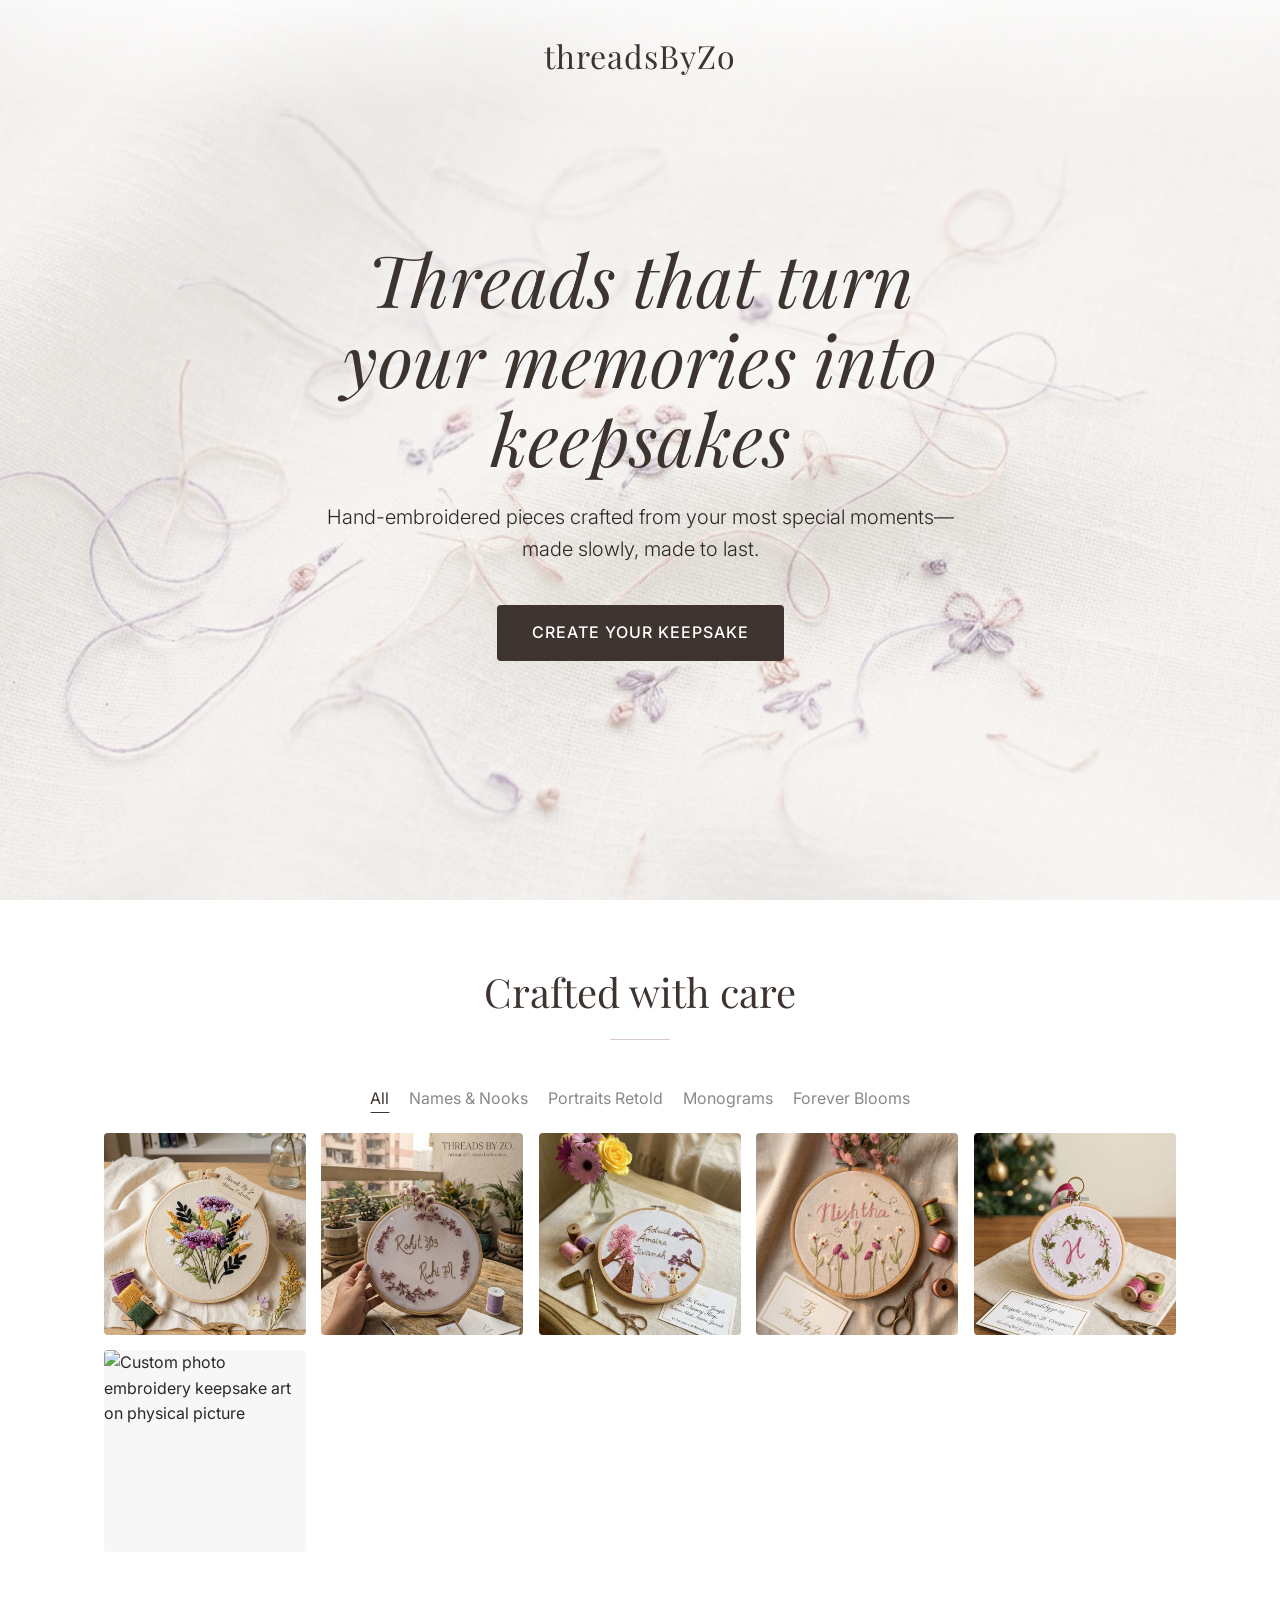
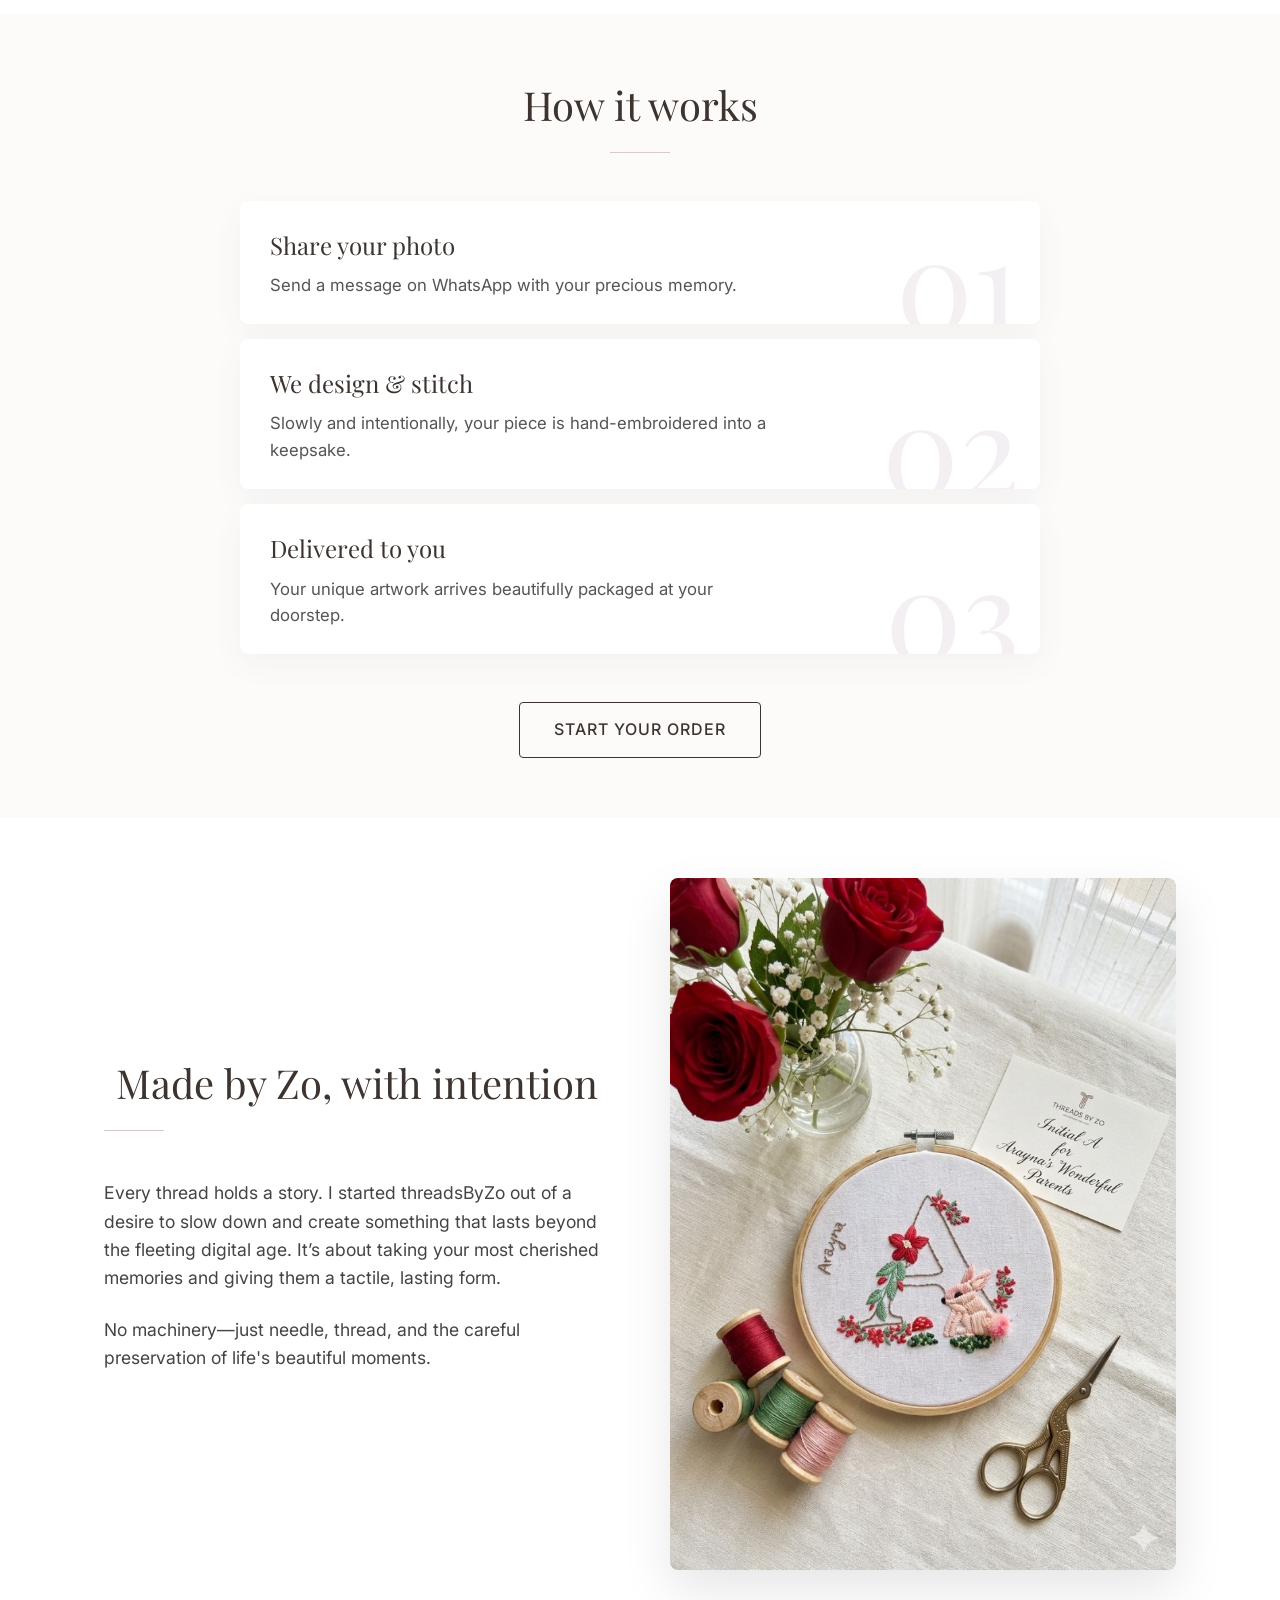
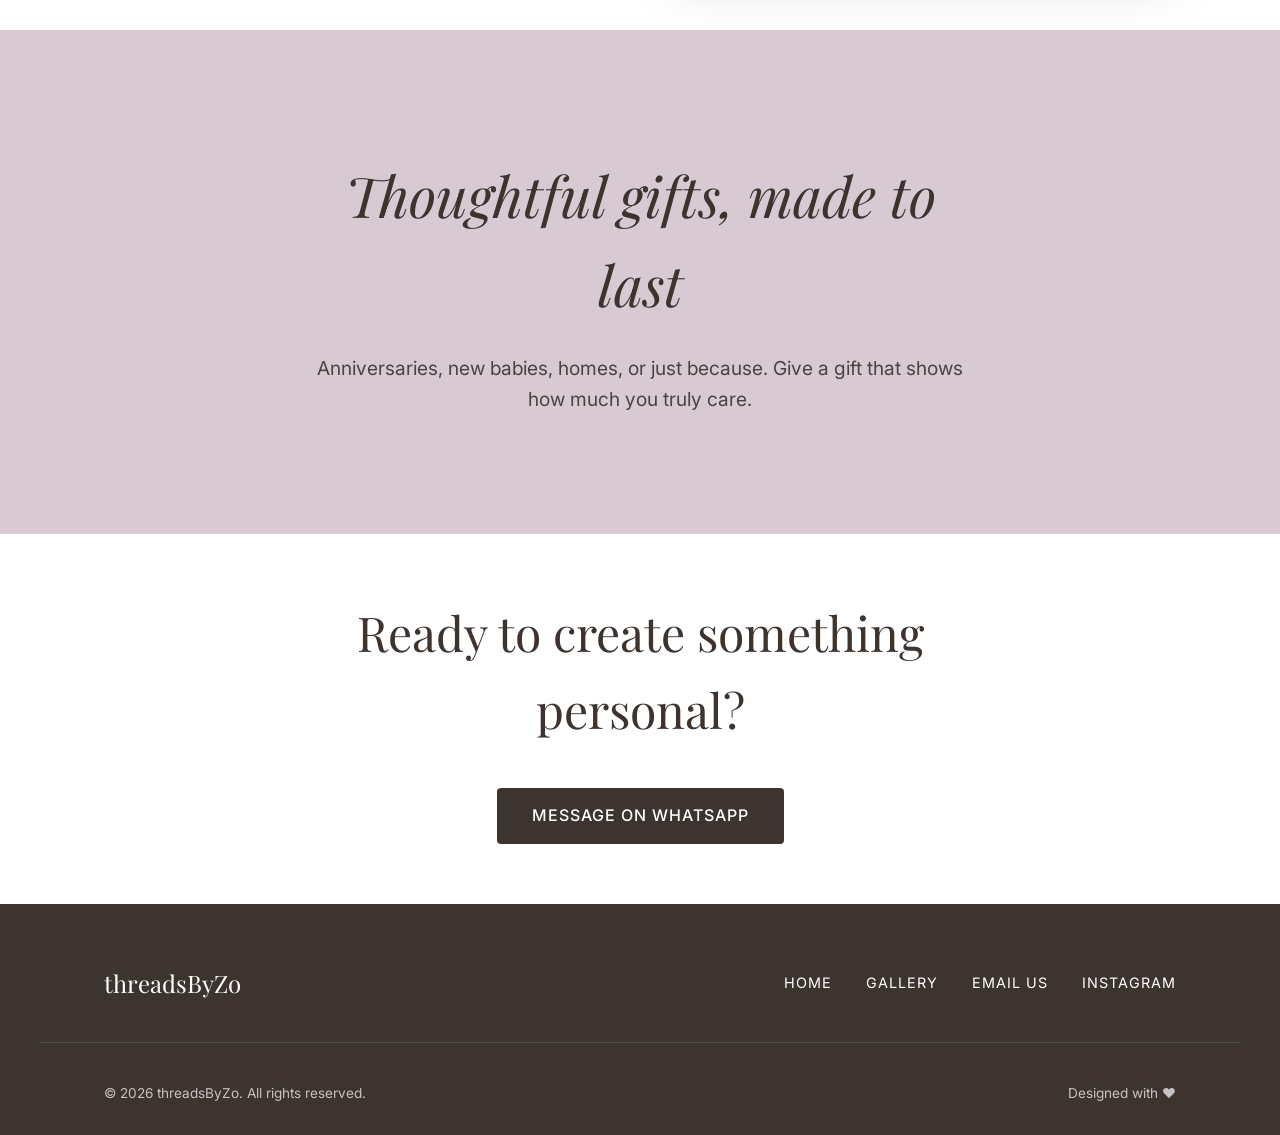
==== commit 619f30e4: "SEO, AEO ,GEO" ====
--- a/index.html
+++ b/index.html
@@ -7,9 +7,9 @@
     <meta name="author" content="ThreadedByZoe">
     <link rel="canonical" href="https://threadsbyzo.in/">
     <title>threadsByZo | Hand-embroidered Keepsakes</title>
-    <meta name="description" content="Hand-embroidered pieces crafted from your most special moments—made slowly, made to last.">
-    <meta property="og:title" content="threadsByZo | Hand-embroidered Keepsakes" />
-    <meta property="og:description" content="Premium hand-embroidered pieces crafted from your most special moments—made slowly, made to last." />
+    <meta name="description" content="Custom hand-embroidered keepsakes and personalized gifts. ThreadsByZo turns your memories into tactile art like initial wreaths, nursery art, and photo embroidery.">
+    <meta property="og:title" content="threadsByZo | Custom Hand-embroidered Keepsakes & Gifts" />
+    <meta property="og:description" content="Custom hand-embroidered keepsakes and personalized gifts. ThreadsByZo turns your memories into tactile art like initial wreaths, nursery art, and photo embroidery." />
     <meta property="og:image" content="https://threadsbyzo.in/assets/og_image.png">
     <meta property="og:url" content="https://threadsbyzo.in/">
     <meta property="og:type" content="website">
@@ -28,6 +28,26 @@
 
       gtag('config', 'G-EYJL3Q3Q33');
     </script>
+
+    <!-- Schema Markup (JSON-LD) for SEO & AEO -->
+    <script type="application/ld+json">
+    {
+      "@context": "https://schema.org",
+      "@type": "LocalBusiness",
+      "name": "threadsByZo",
+      "image": "https://threadsbyzo.in/assets/og_image.png",
+      "description": "Premium hand-embroidered keepsakes, custom nursery art, photo embroidery, and initial wreaths crafted slowly and made to last.",
+      "url": "https://threadsbyzo.in/",
+      "telephone": "+919465664414",
+      "sameAs": [
+        "https://www.instagram.com/threads_by_zo"
+      ],
+      "founder": {
+        "@type": "Person",
+        "name": "Zo"
+      }
+    }
+    </script>
 </head>
 <body>
     <nav class="navbar">
@@ -40,7 +60,7 @@
         <div class="hero-content fade-in">
             <h1>Threads that turn your memories into keepsakes</h1>
             <p>Hand-embroidered pieces crafted from your most special moments—made slowly, made to last.</p>
-            <a href="https://wa.me/919465664414?text=Hi%20Zo%2C%20I%E2%80%99d%20like%20to%20order%20a%20custom%20embroidery%20piece." class="btn btn-primary" target="_blank" rel="noopener">
+            <a href="https://wa.me/919465664414?text=Hi%20Zo%2C%20I%E2%80%99d%20like%20to%20order%20a%20custom%20embroidery%20piece." class="btn btn-primary" target="_blank" rel="noopener" aria-label="Message us on WhatsApp to create your keepsake">
                 Create Your Keepsake
             </a>
         </div>
@@ -61,32 +81,32 @@
             <div class="grid-gallery" id="product-gallery">
                 <div class="product-item" data-category="blooms">
                     <div class="img-wrapper">
-                        <img src="assets/floral_bouquet.jpg" alt="Floral Bouquet Embroidery" loading="lazy">
+                        <img src="assets/floral_bouquet.jpg" alt="Custom hand-embroidered floral bouquet keepsake art" loading="lazy">
                     </div>
                 </div>
                 <div class="product-item" data-category="home-decor">
                     <div class="img-wrapper">
-                        <img src="assets/name_keepsake.jpg" alt="Custom Name Keepsake Embroidery" loading="lazy">
+                        <img src="assets/name_keepsake.jpg" alt="Personalized custom name embroidery hoop art" loading="lazy">
                     </div>
                 </div>
                 <div class="product-item" data-category="home-decor">
                     <div class="img-wrapper">
-                        <img src="assets/nursery_art.jpg" alt="Baby Nursery Art Embroidery" loading="lazy">
+                        <img src="assets/nursery_art.jpg" alt="Baby nursery hand-embroidered wall art keepsake" loading="lazy">
                     </div>
                 </div>
                 <div class="product-item" data-category="home-decor">
                     <div class="img-wrapper">
-                        <img src="assets/nishtha_nursery.jpeg" alt="Nishtha Nursery Art Embroidery" loading="lazy">
+                        <img src="assets/nishtha_nursery.jpeg" alt="Nishtha personalized baby nursery embroidery art" loading="lazy">
                     </div>
                 </div>
                 <div class="product-item" data-category="monograms">
                     <div class="img-wrapper">
-                        <img src="assets/initial_wreath.jpg" alt="Initial Wreath Embroidery" loading="lazy">
+                        <img src="assets/initial_wreath.jpg" alt="Custom hand-embroidered floral initial wreath" loading="lazy">
                     </div>
                 </div>
                 <div class="product-item" data-category="portraits">
                     <div class="img-wrapper">
-                        <img src="assets/photo_embroidery.jpg" alt="Photo Embroidery" loading="lazy">
+                        <img src="assets/photo_embroidery.jpg" alt="Custom photo embroidery keepsake art on physical picture" loading="lazy">
                     </div>
                 </div>
             </div>
@@ -120,7 +140,7 @@
                 </div>
             </div>
             <div class="center-btn">
-                <a href="https://wa.me/919465664414?text=Hi%20Zo%2C%20I%E2%80%99d%20like%20to%20order%20a%20custom%20embroidery%20piece." class="btn btn-secondary" target="_blank" rel="noopener">Start Your Order</a>
+                <a href="https://wa.me/919465664414?text=Hi%20Zo%2C%20I%E2%80%99d%20like%20to%20order%20a%20custom%20embroidery%20piece." class="btn btn-secondary" target="_blank" rel="noopener" aria-label="Start your order on WhatsApp">Start Your Order</a>
             </div>
         </div>
     </section>
@@ -133,7 +153,7 @@
                 <p>No machinery—just needle, thread, and the careful preservation of life's beautiful moments.</p>
             </div>
             <div class="about-image">
-                <img src="assets/about_image.jpg" alt="Detail shot of hand embroidery" loading="lazy">
+                <img src="assets/about_image.jpg" alt="Close-up detail of premium hand embroidery thread and stitching" loading="lazy">
             </div>
         </div>
     </section>
@@ -148,7 +168,7 @@
     <section class="final-cta padding-y fade-in" id="contact">
         <div class="container center-text">
             <h2>Ready to create something personal?</h2>
-            <a href="https://wa.me/919465664414?text=Hi%20Zo%2C%20I%E2%80%99d%20like%20to%20order%20a%20custom%20embroidery%20piece." class="btn btn-primary" target="_blank" rel="noopener">Message on WhatsApp</a>
+            <a href="https://wa.me/919465664414?text=Hi%20Zo%2C%20I%E2%80%99d%20like%20to%20order%20a%20custom%20embroidery%20piece." class="btn btn-primary" target="_blank" rel="noopener" aria-label="Message ThreadsByZo on WhatsApp">Message on WhatsApp</a>
         </div>
     </section>
 
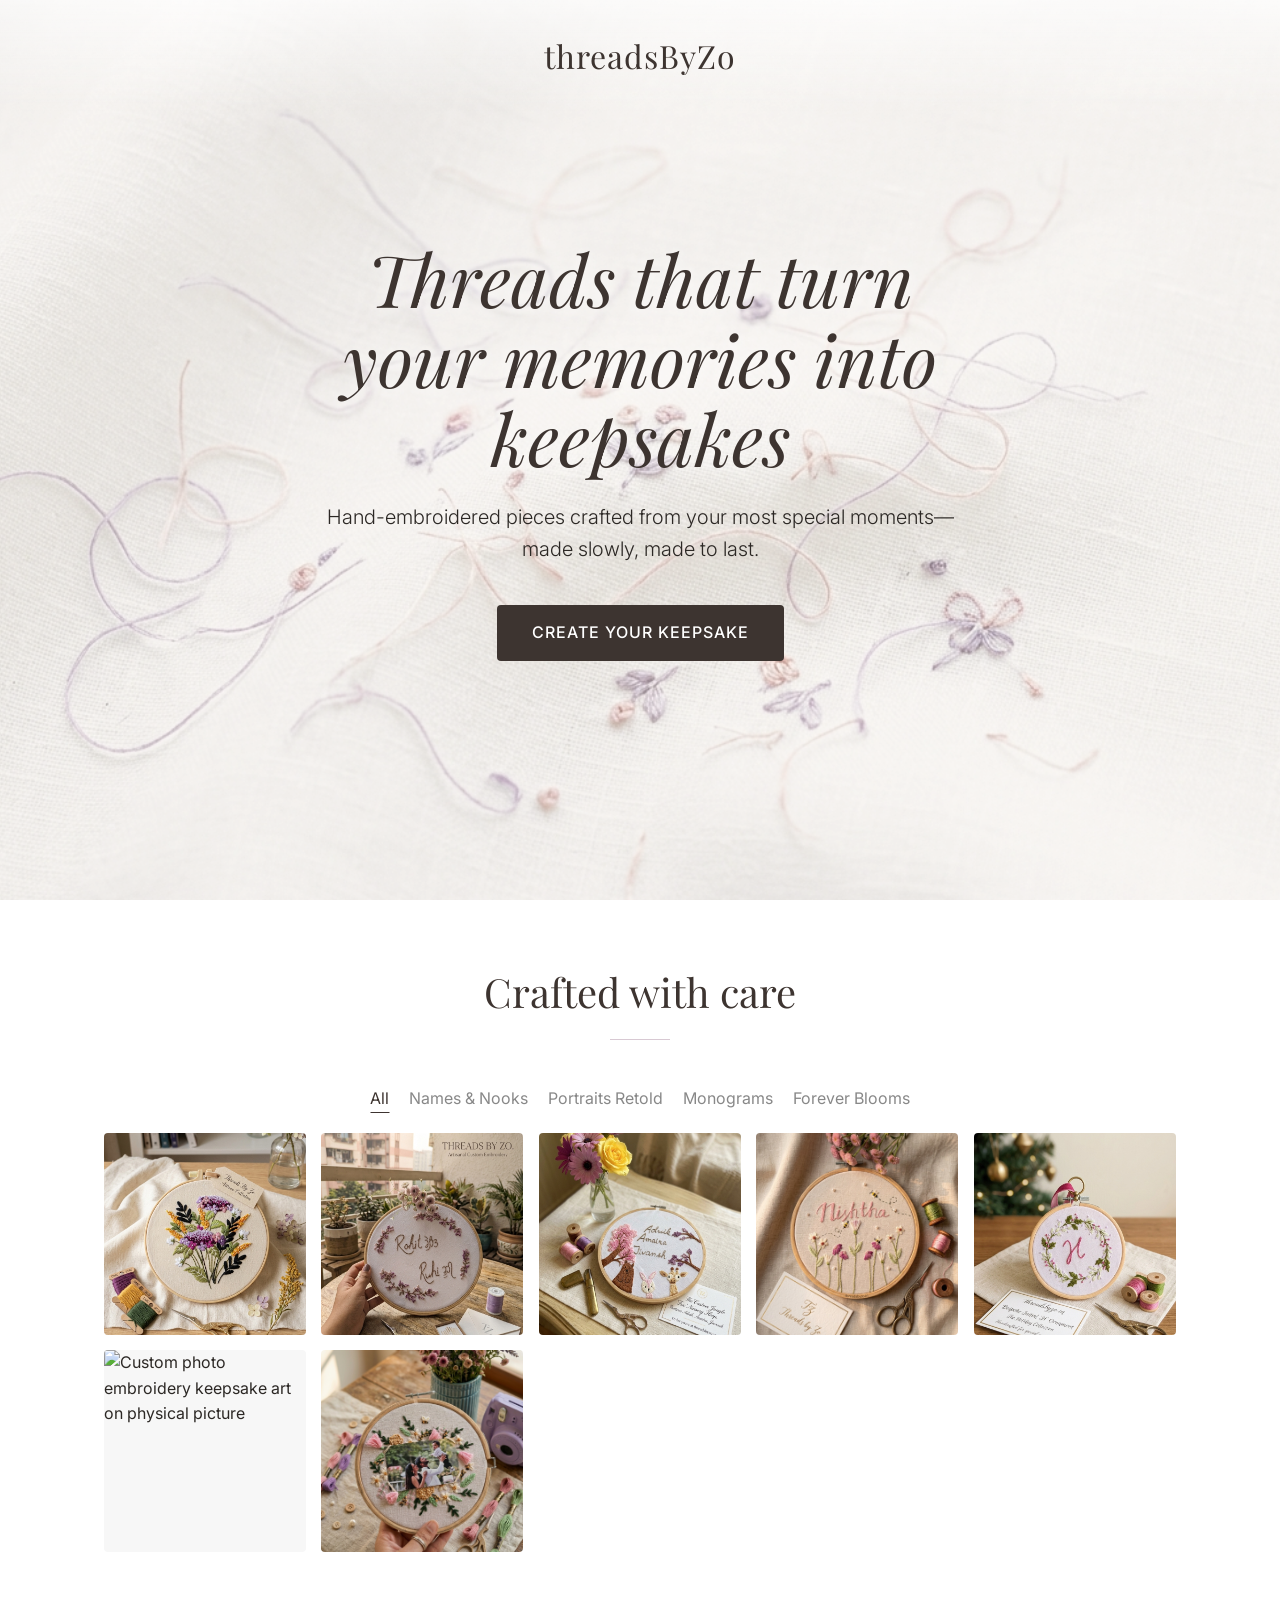
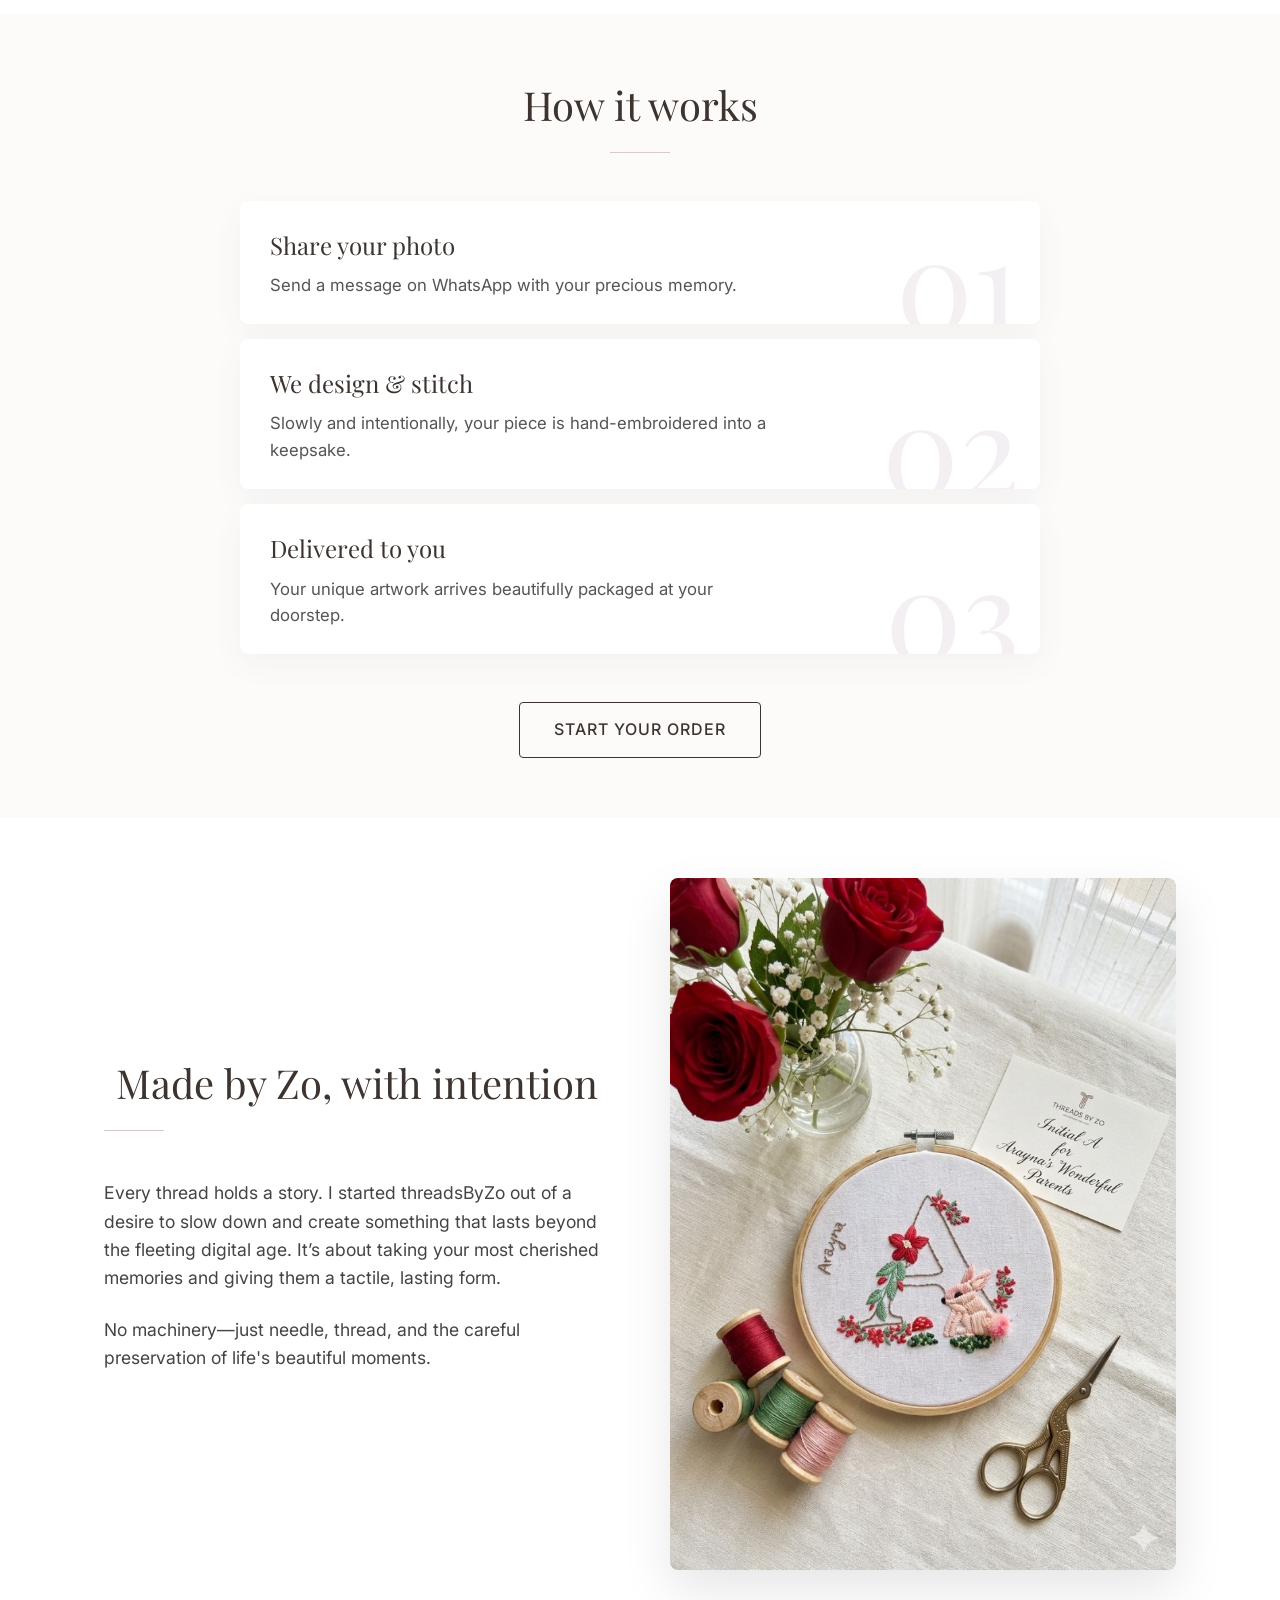
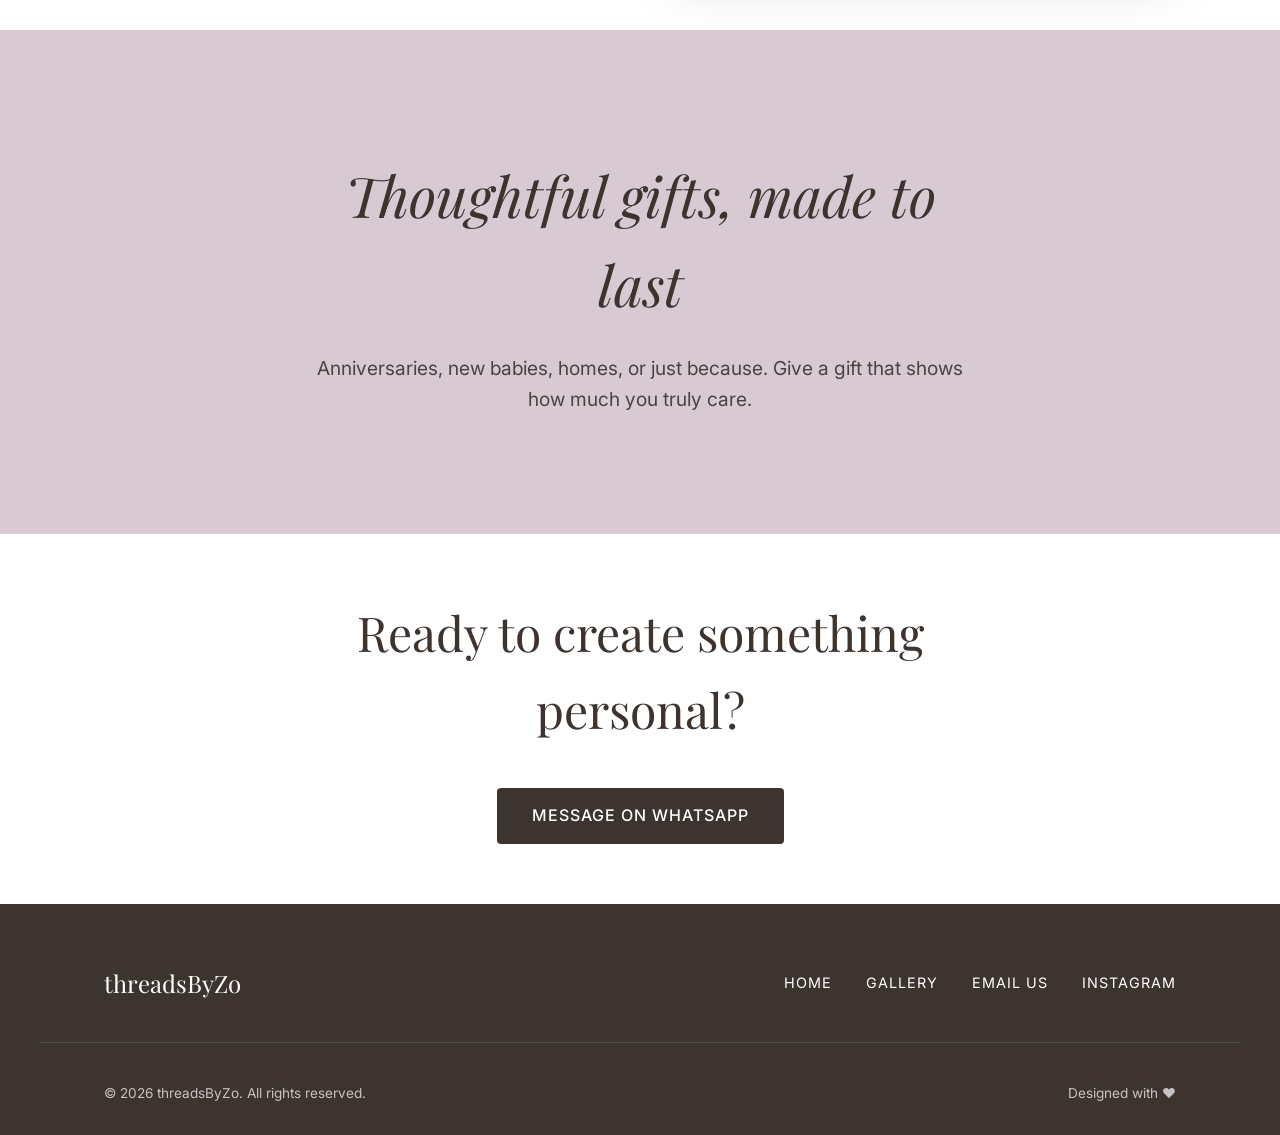
==== commit 561aadca: "new image in potraits retold category" ====
--- a/index.html
+++ b/index.html
@@ -109,6 +109,11 @@
                         <img src="assets/photo_embroidery.jpg" alt="Custom photo embroidery keepsake art on physical picture" loading="lazy">
                     </div>
                 </div>
+                <div class="product-item" data-category="portraits">
+                    <div class="img-wrapper">
+                        <img src="assets/family_portrait.jpg" alt="Hand-embroidered family portrait keepsake" loading="lazy">
+                    </div>
+                </div>
             </div>
         </div>
     </section>
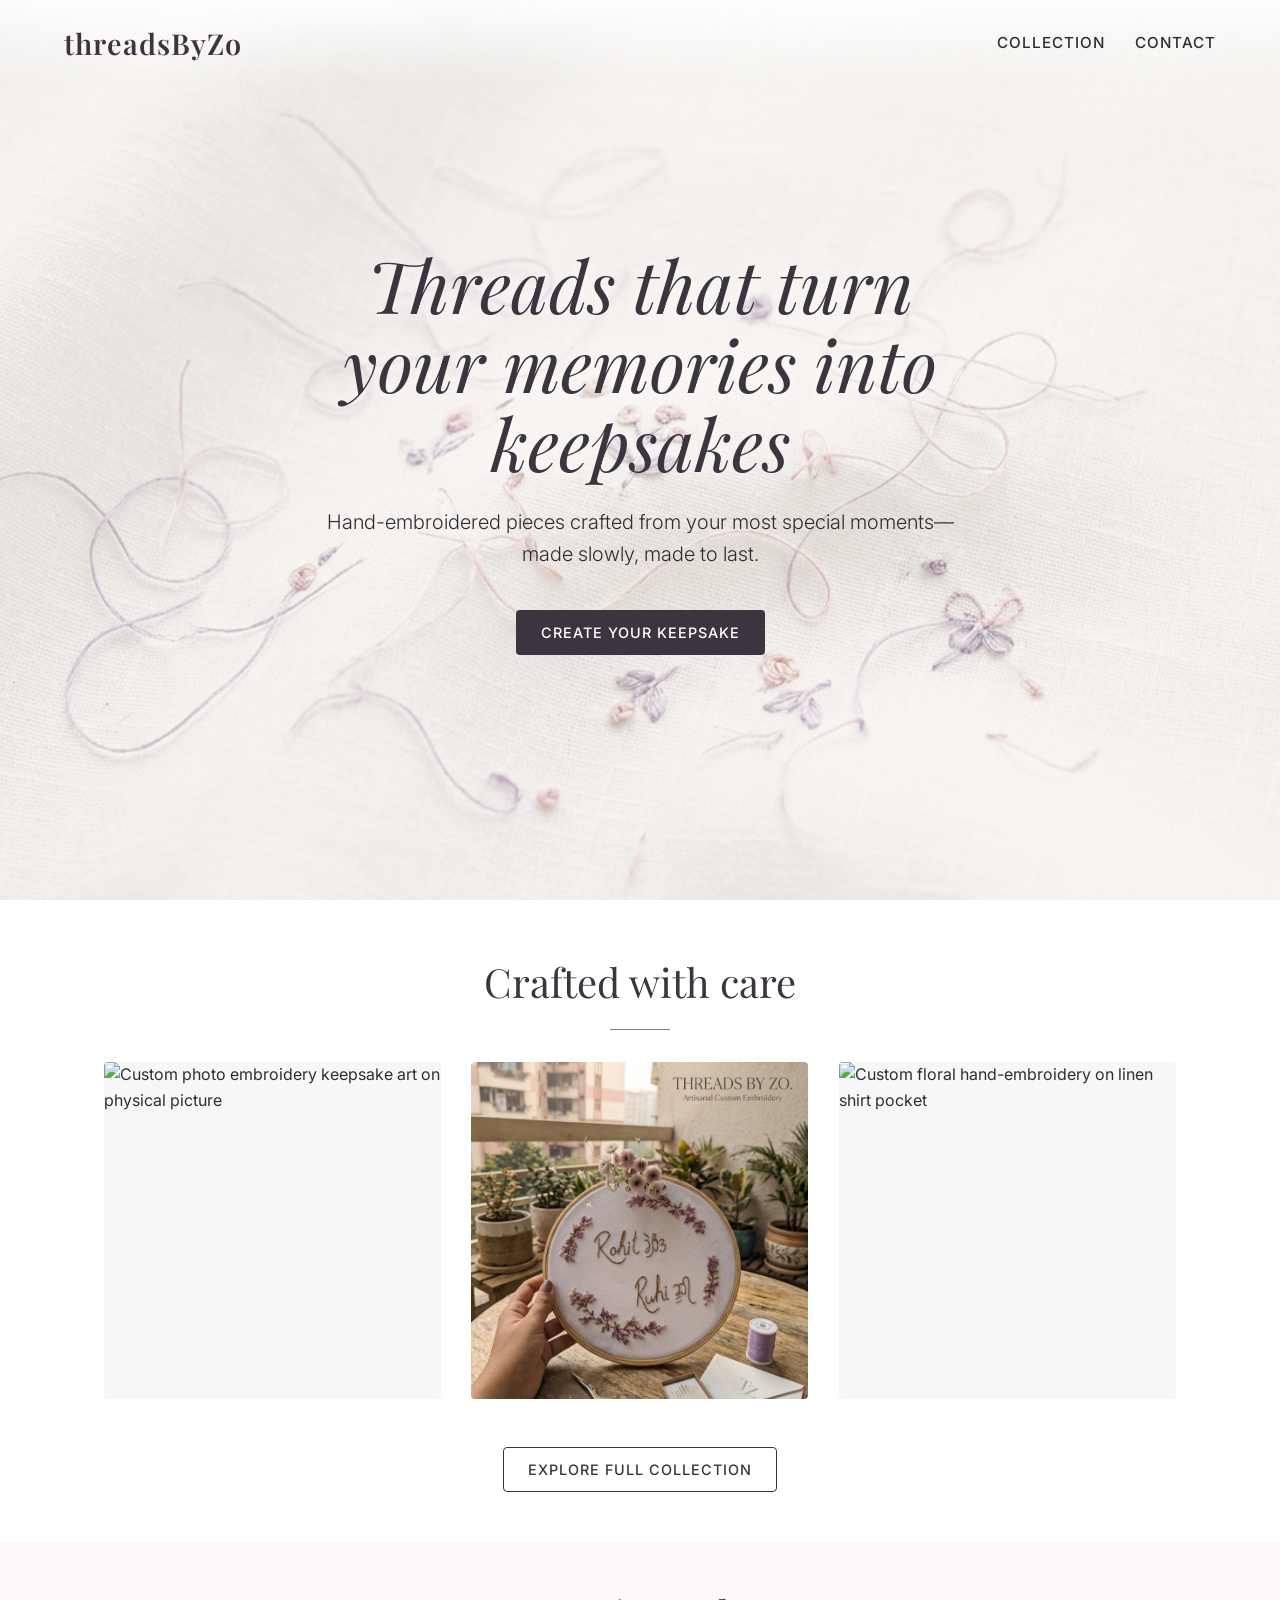
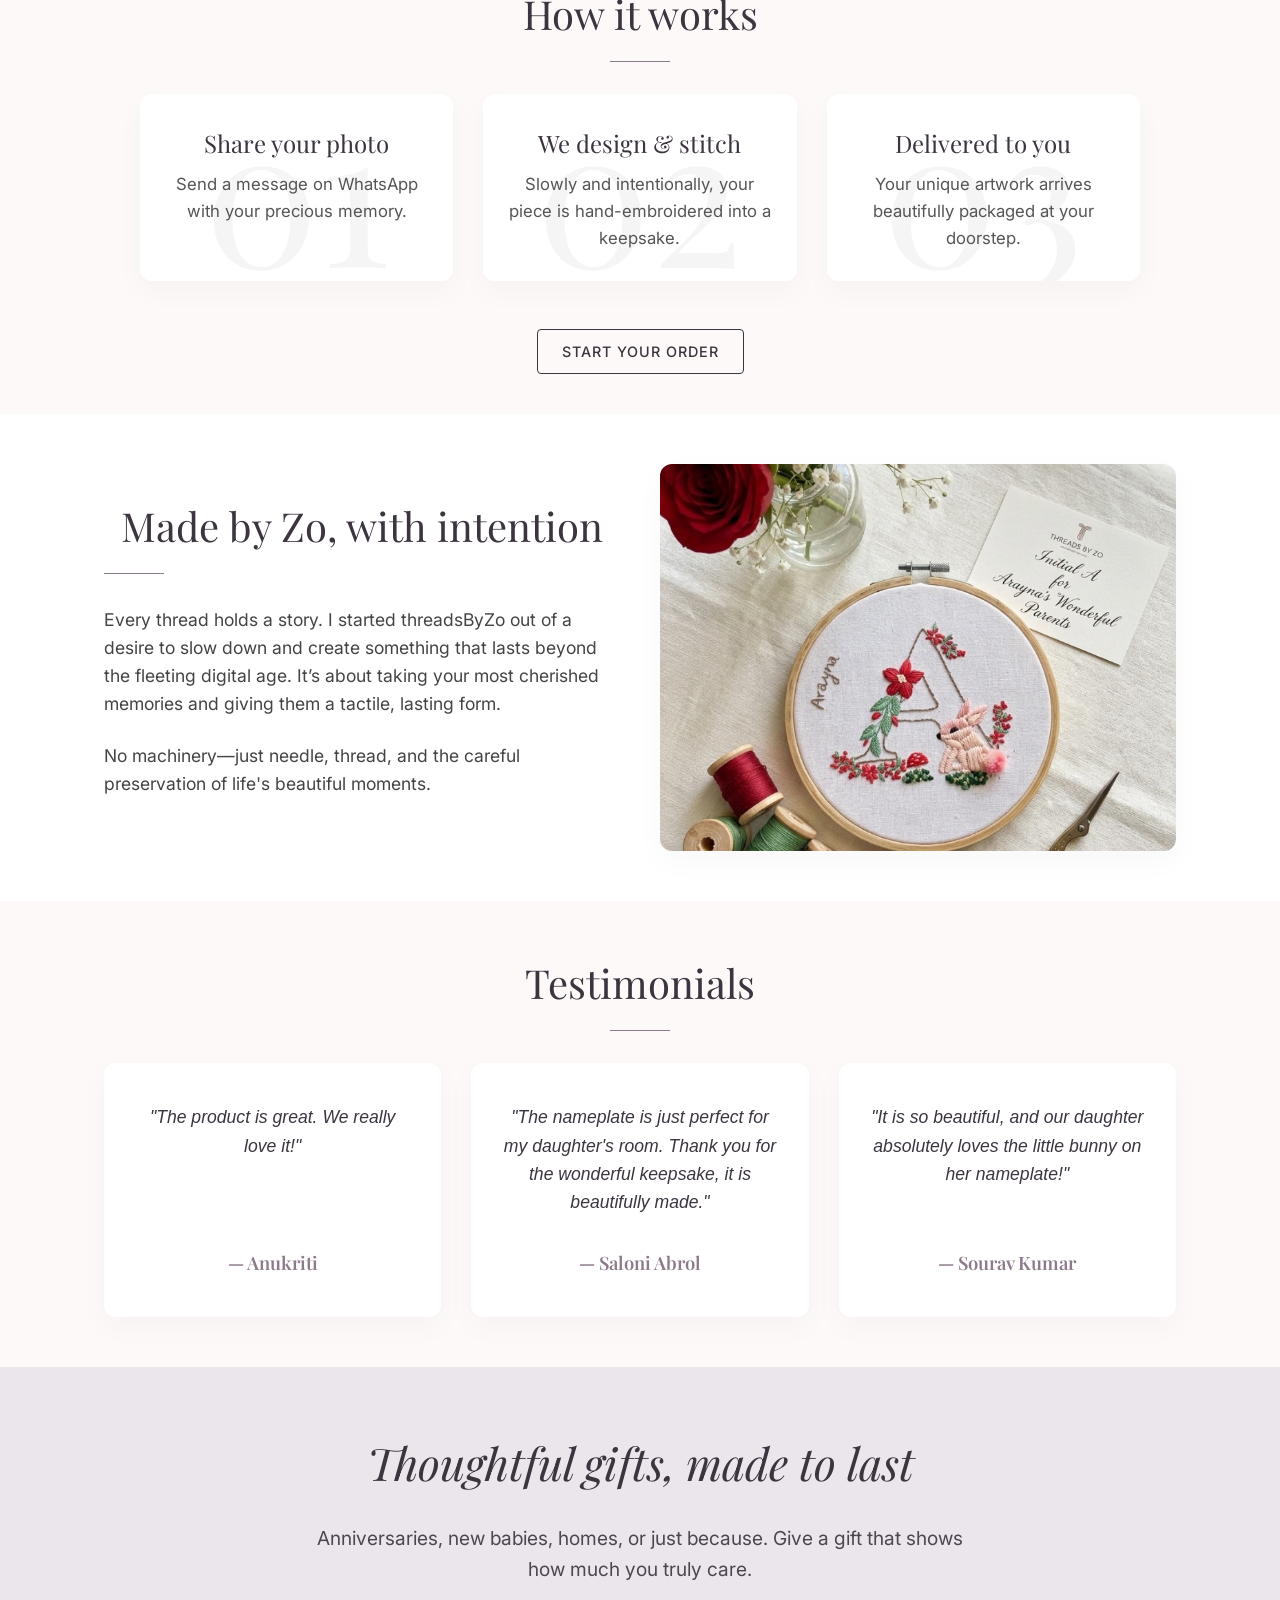
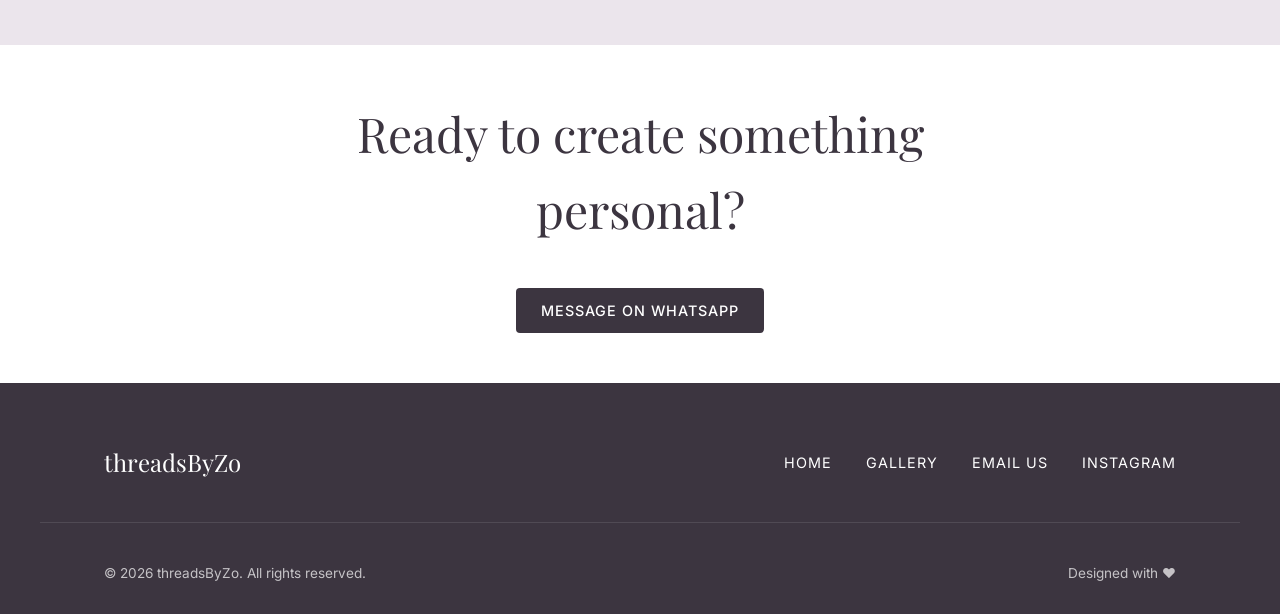
==== commit b18b6d78: "CSS changes and new page addition Product listing page added along with some css changes" ====
--- a/index.html
+++ b/index.html
@@ -51,7 +51,11 @@
 </head>
 <body>
     <nav class="navbar">
-        <div class="logo">threadsByZo</div>
+        <a href="index.html" class="logo">threadsByZo</a>
+        <div class="nav-links">
+            <a href="products.html">Collection</a>
+            <a href="https://wa.me/919465664414" target="_blank" rel="noopener">Contact</a>
+        </div>
     </nav>
 
     <header class="hero" id="home">
@@ -69,51 +73,25 @@
     <section class="featured padding-y" id="featured">
         <div class="container fade-in">
             <h2 class="section-title">Crafted with care</h2>
-            
-            <div class="category-tabs">
-                <button class="tab-btn active" data-filter="all">All</button>
-                <button class="tab-btn" data-filter="home-decor">Names & Nooks</button>
-                <button class="tab-btn" data-filter="portraits">Portraits Retold</button>
-                <button class="tab-btn" data-filter="monograms">Monograms</button>
-                <button class="tab-btn" data-filter="blooms">Forever Blooms</button>
-            </div>
-
-            <div class="grid-gallery" id="product-gallery">
-                <div class="product-item" data-category="blooms">
+            <div class="grid-gallery" style="grid-template-columns: repeat(auto-fit, minmax(250px, 1fr)); gap: 30px;">
+                <div class="product-item">
                     <div class="img-wrapper">
-                        <img src="assets/floral_bouquet.jpg" alt="Custom hand-embroidered floral bouquet keepsake art" loading="lazy">
+                        <img src="assets/photo_embroidery.jpg" alt="Custom photo embroidery keepsake art on physical picture" loading="lazy">
                     </div>
                 </div>
-                <div class="product-item" data-category="home-decor">
+                <div class="product-item">
                     <div class="img-wrapper">
                         <img src="assets/name_keepsake.jpg" alt="Personalized custom name embroidery hoop art" loading="lazy">
                     </div>
                 </div>
-                <div class="product-item" data-category="home-decor">
+                <div class="product-item">
                     <div class="img-wrapper">
-                        <img src="assets/nursery_art.jpg" alt="Baby nursery hand-embroidered wall art keepsake" loading="lazy">
+                        <img src="assets/shirt_embroidery.jpg" alt="Custom floral hand-embroidery on linen shirt pocket" loading="lazy">
                     </div>
                 </div>
-                <div class="product-item" data-category="home-decor">
-                    <div class="img-wrapper">
-                        <img src="assets/nishtha_nursery.jpeg" alt="Nishtha personalized baby nursery embroidery art" loading="lazy">
-                    </div>
-                </div>
-                <div class="product-item" data-category="monograms">
-                    <div class="img-wrapper">
-                        <img src="assets/initial_wreath.jpg" alt="Custom hand-embroidered floral initial wreath" loading="lazy">
-                    </div>
-                </div>
-                <div class="product-item" data-category="portraits">
-                    <div class="img-wrapper">
-                        <img src="assets/photo_embroidery.jpg" alt="Custom photo embroidery keepsake art on physical picture" loading="lazy">
-                    </div>
-                </div>
-                <div class="product-item" data-category="portraits">
-                    <div class="img-wrapper">
-                        <img src="assets/family_portrait.jpg" alt="Hand-embroidered family portrait keepsake" loading="lazy">
-                    </div>
-                </div>
+            </div>
+            <div class="center-btn">
+                <a href="products.html" class="btn btn-secondary">Explore Full Collection</a>
             </div>
         </div>
     </section>
@@ -163,6 +141,26 @@
         </div>
     </section>
 
+    <section class="testimonials padding-y bg-beige fade-in" id="testimonials">
+        <div class="container">
+            <h2 class="section-title">Testimonials</h2>
+            <div class="grid-3">
+                <div class="testimonial-card">
+                    <p class="quote">"The product is great. We really love it!"</p>
+                    <p class="author">— Anukriti</p>
+                </div>
+                <div class="testimonial-card">
+                    <p class="quote">"The nameplate is just perfect for my daughter's room. Thank you for the wonderful keepsake, it is beautifully made."</p>
+                    <p class="author">— Saloni Abrol</p>
+                </div>
+                <div class="testimonial-card">
+                    <p class="quote">"It is so beautiful, and our daughter absolutely loves the little bunny on her nameplate!"</p>
+                    <p class="author">— Sourav Kumar</p>
+                </div>
+            </div>
+        </div>
+    </section>
+
     <section class="gifting padding-y bg-sage fade-in" id="gifting">
         <div class="container center-text">
             <h2>Thoughtful gifts, made to last</h2>
@@ -182,7 +180,7 @@
             <div class="footer-logo">threadsByZo</div>
             <div class="footer-links">
                 <a href="#home">Home</a>
-                <a href="#featured">Gallery</a>
+                <a href="products.html">Gallery</a>
                 <a href="mailto:threadedbyzo@gmail.com">Email Us</a>
                 <a href="https://www.instagram.com/threads_by_zo?igsh=b2I1MGxpbTFzYXBn&utm_source=website" target="_blank" rel="noopener">Instagram</a>
             </div>
--- a/style.css
+++ b/style.css
@@ -1,9 +1,10 @@
 :root {
-    --beige: #FCFBF9;
-    --sage: #D8C9D3;
-    --brown: #3D3430;
+    --beige: #FDF9F9;
+    --sage: #EBE5EC;
+    --brown: #3C3540;
     --white: #FFFFFF;
-    --black: #2C2825;
+    --black: #2F2D33;
+    --accent: #8C7A8A;
     
     --font-heading: 'Playfair Display', serif;
     --font-body: 'Inter', sans-serif;
@@ -56,11 +57,11 @@
 }
 
 .padding-y {
-    padding: 60px 0;
+    padding: 50px 0;
 }
 
 .padding-y-sm {
-    padding: 60px 0;
+    padding: 40px 0;
 }
 
 .bg-beige {
@@ -89,7 +90,7 @@
 .section-title {
     text-align: center;
     font-size: 2.5rem;
-    margin-bottom: 3rem;
+    margin-bottom: 2rem;
     position: relative;
     padding-bottom: 1rem;
 }
@@ -102,7 +103,7 @@
     transform: translateX(-50%);
     width: 60px;
     height: 1px;
-    background-color: var(--sage);
+    background-color: var(--accent);
 }
 
 .section-title.text-left::after {
@@ -113,9 +114,9 @@
 /* Buttons */
 .btn {
     display: inline-block;
-    padding: 14px 34px;
+    padding: 10px 24px;
     font-family: var(--font-body);
-    font-size: 1rem;
+    font-size: 0.9rem;
     font-weight: 500;
     text-transform: uppercase;
     letter-spacing: 1px;
@@ -130,9 +131,9 @@
 }
 
 .btn-primary:hover {
-    background-color: var(--white);
-    color: var(--brown);
-    border-color: var(--brown);
+    background-color: var(--accent);
+    color: var(--white);
+    border-color: var(--accent);
 }
 
 .btn-secondary {
@@ -142,8 +143,9 @@
 }
 
 .btn-secondary:hover {
-    background-color: var(--brown);
+    background-color: var(--accent);
     color: var(--white);
+    border-color: var(--accent);
 }
 
 /* Navbar */
@@ -152,16 +154,43 @@
     top: 0;
     left: 0;
     width: 100%;
-    padding: 30px 5%;
+    padding: 20px 5%;
     z-index: 100;
     display: flex;
-    justify-content: center;
-    background: linear-gradient(to bottom, rgba(255,255,255,0.7), transparent);
+    justify-content: space-between;
+    align-items: center;
+    background: linear-gradient(to bottom, rgba(255,255,255,0.9), transparent);
+}
+
+.navbar-solid {
+    position: sticky;
+    top: 0;
+    z-index: 100;
+    background: var(--white);
+    border-bottom: 1px solid rgba(0,0,0,0.05);
 }
 
 .navbar .logo {
-    font-size: 2rem;
+    font-size: 1.8rem;
     letter-spacing: 1px;
+    font-weight: 600;
+}
+
+.nav-links {
+    display: flex;
+    gap: 30px;
+    align-items: center;
+}
+
+.nav-links a {
+    font-size: 0.95rem;
+    text-transform: uppercase;
+    letter-spacing: 1px;
+    font-weight: 500;
+}
+
+.nav-links a:hover {
+    color: var(--accent);
 }
 
 /* Hero */
@@ -218,6 +247,26 @@
     font-weight: 300;
 }
 
+/* Page Header */
+.page-header {
+    background: linear-gradient(135deg, var(--beige) 0%, var(--sage) 100%);
+    padding: 40px 0;
+    border-bottom: 1px solid rgba(0,0,0,0.03);
+}
+
+.page-header h1 {
+    font-size: 3rem;
+    font-style: italic;
+    margin-bottom: 0.5rem;
+    color: var(--brown);
+}
+
+.page-header p {
+    font-size: 1.25rem;
+    color: var(--black);
+    opacity: 0.8;
+}
+
 /* Grid Layouts */
 .grid-4 {
     display: grid;
@@ -234,7 +283,7 @@
 .grid-2 {
     display: grid;
     grid-template-columns: 1fr 1fr;
-    gap: 60px;
+    gap: 40px;
     align-items: center;
 }
 
@@ -320,54 +369,56 @@
 
 /* How It Works - Elegant Timeline */
 .workflow-timeline {
-    display: flex;
-    flex-direction: column;
-    gap: 15px;
-    max-width: 800px;
+    display: grid;
+    grid-template-columns: repeat(auto-fit, minmax(280px, 1fr));
+    gap: 30px;
+    max-width: 1000px;
     margin: 0 auto;
 }
 
 .timeline-step {
     position: relative;
     background-color: var(--white);
-    padding: 25px 30px;
-    border-radius: 8px;
-    display: flex;
+    padding: 30px 20px;
+    border-radius: 12px;
+    display: flex;
+    flex-direction: column;
     align-items: center;
-    box-shadow: 0 10px 30px rgba(107, 79, 79, 0.05);
+    text-align: center;
+    box-shadow: 0 10px 30px rgba(0, 0, 0, 0.03);
     transition: var(--transition);
     overflow: hidden;
 }
 
 .timeline-step:hover {
     transform: translateY(-8px);
-    box-shadow: 0 15px 40px rgba(107, 79, 79, 0.1);
+    box-shadow: 0 15px 40px rgba(0, 0, 0, 0.06);
 }
 
 .step-content {
     position: relative;
     z-index: 2;
-    text-align: left;
 }
 
 .step-bg-num {
     position: absolute;
-    right: 20px;
-    bottom: -20px;
+    top: 50%;
+    left: 50%;
+    transform: translate(-50%, -50%);
     font-family: var(--font-heading);
-    font-size: 8rem;
+    font-size: 12rem;
     line-height: 1;
-    color: var(--sage);
-    opacity: 0.3;
+    color: var(--accent);
+    opacity: 0.08;
     z-index: 1;
     pointer-events: none;
     transition: var(--transition);
 }
 
 .timeline-step:hover .step-bg-num {
-    transform: translateY(-10px) scale(1.05);
-    color: var(--brown);
-    opacity: 0.15;
+    transform: translate(-50%, -50%) scale(1.05);
+    color: var(--brown);
+    opacity: 0.12;
 }
 
 .timeline-step h3 {
@@ -394,24 +445,64 @@
 }
 
 .about-image {
-    border-radius: 8px;
+    border-radius: 12px;
     overflow: hidden;
-    box-shadow: 0 20px 50px rgba(0,0,0,0.1);
+    box-shadow: 0 10px 30px rgba(0,0,0,0.03);
+    aspect-ratio: 4 / 3;
 }
 
 .about-image img {
     width: 100%;
     height: 100%;
     object-fit: cover;
+    object-position: center;
+}
+
+/* Testimonials Section */
+.testimonials .grid-3 {
+    gap: 30px;
+}
+
+.testimonial-card {
+    background-color: var(--white);
+    padding: 40px 30px;
+    border-radius: 12px;
+    box-shadow: 0 10px 30px rgba(0, 0, 0, 0.03);
+    text-align: center;
+    display: flex;
+    flex-direction: column;
+    justify-content: space-between;
+    transition: var(--transition);
+    height: 100%;
+}
+
+.testimonial-card:hover {
+    transform: translateY(-5px);
+    box-shadow: 0 15px 40px rgba(0, 0, 0, 0.06);
+}
+
+.testimonial-card .quote {
+    font-size: 1.1rem;
+    font-style: italic;
+    color: var(--brown);
+    margin-bottom: 2rem;
+    line-height: 1.6;
+}
+
+.testimonial-card .author {
+    font-family: var(--font-heading);
+    font-size: 1.15rem;
+    color: var(--accent);
+    font-weight: 600;
 }
 
 /* Gifting Section */
 .gifting {
-    padding: 120px 5%;
+    padding: 60px 5%;
 }
 
 .gifting h2 {
-    font-size: 3.5rem;
+    font-size: 2.8rem;
     margin-bottom: 1.5rem;
     font-style: italic;
 }
@@ -495,12 +586,18 @@
 }
 
 @media (max-width: 600px) {
+    .navbar {
+        flex-direction: column;
+        gap: 15px;
+        padding: 15px 5%;
+    }
+
     .hero {
         min-height: 360px;
         height: auto;
         padding-bottom: 60px;
         align-items: flex-start;
-        padding-top: 115px;
+        padding-top: 130px;
     }
 
     .featured {
@@ -525,9 +622,7 @@
     }
     
     .step-bg-num {
-        font-size: 6rem;
-        right: 0;
-        bottom: -10px;
+        font-size: 8rem;
     }
 
     .gifting h2 {
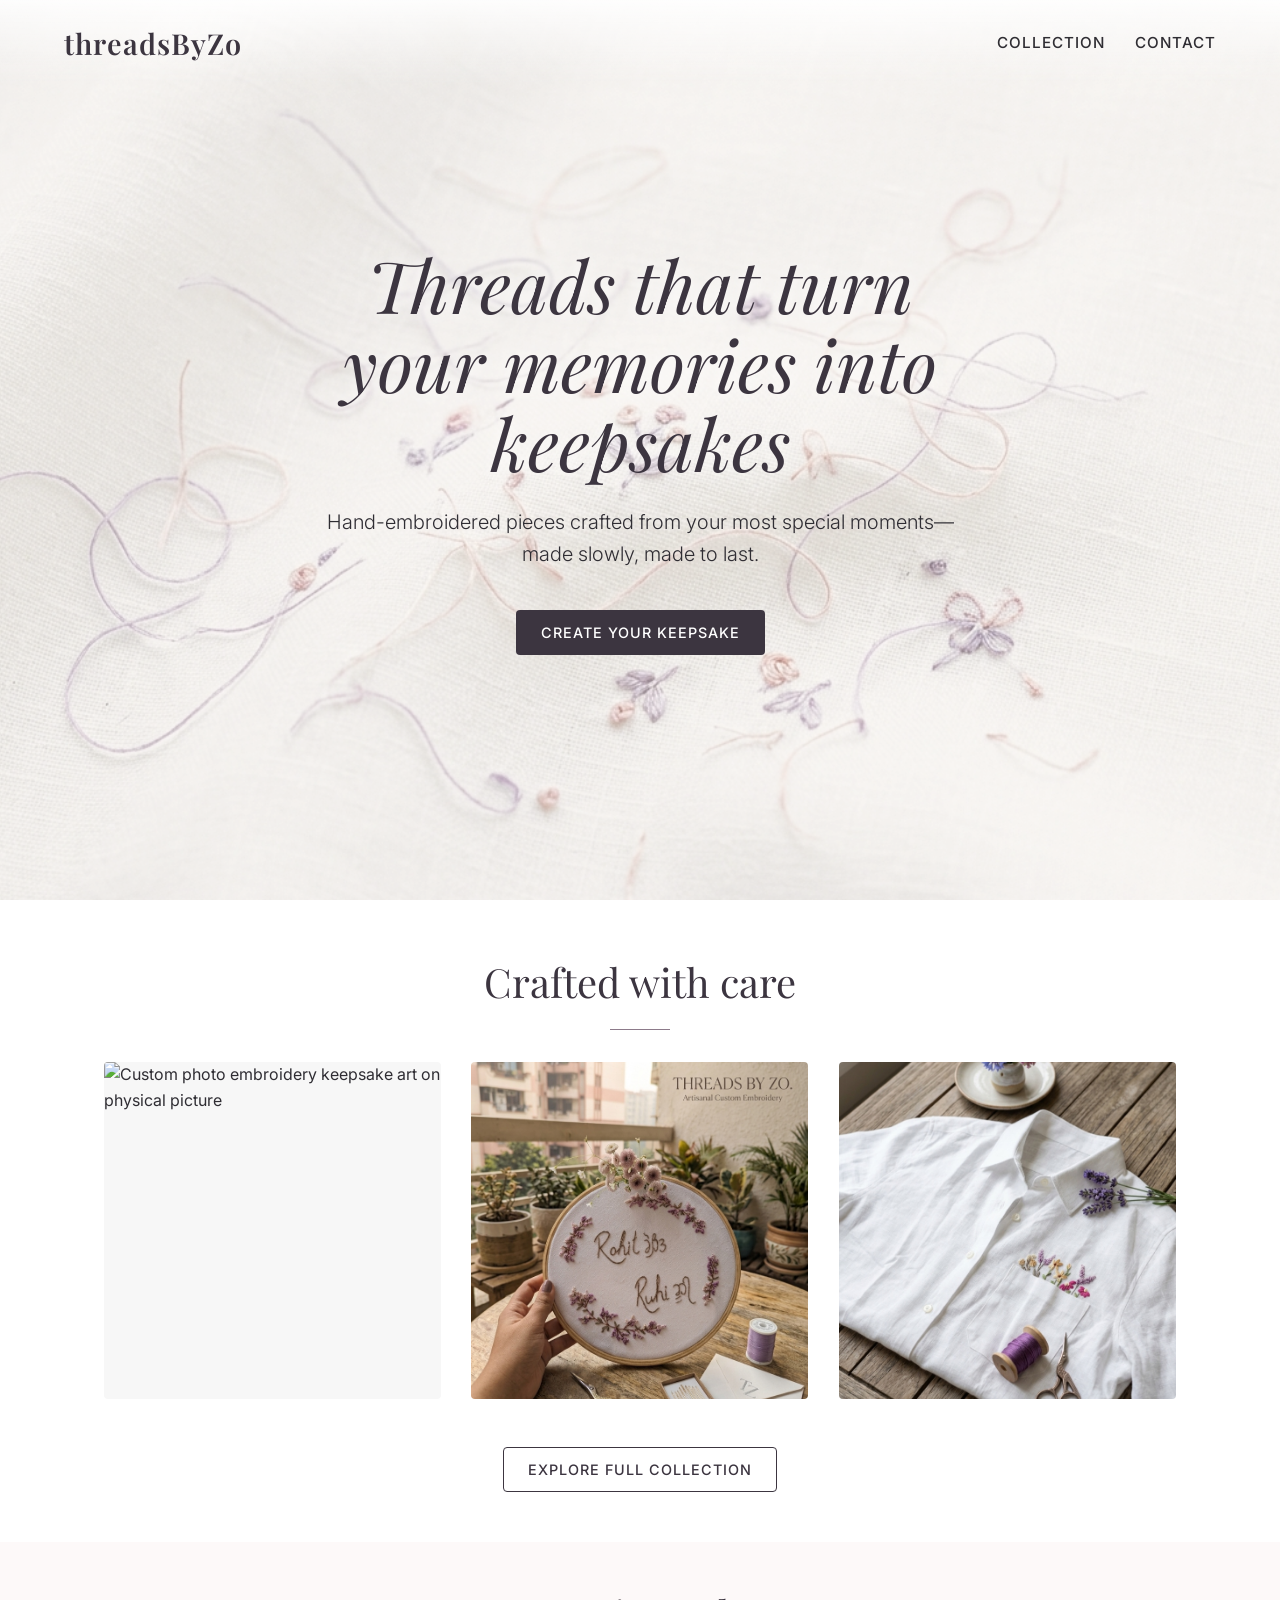
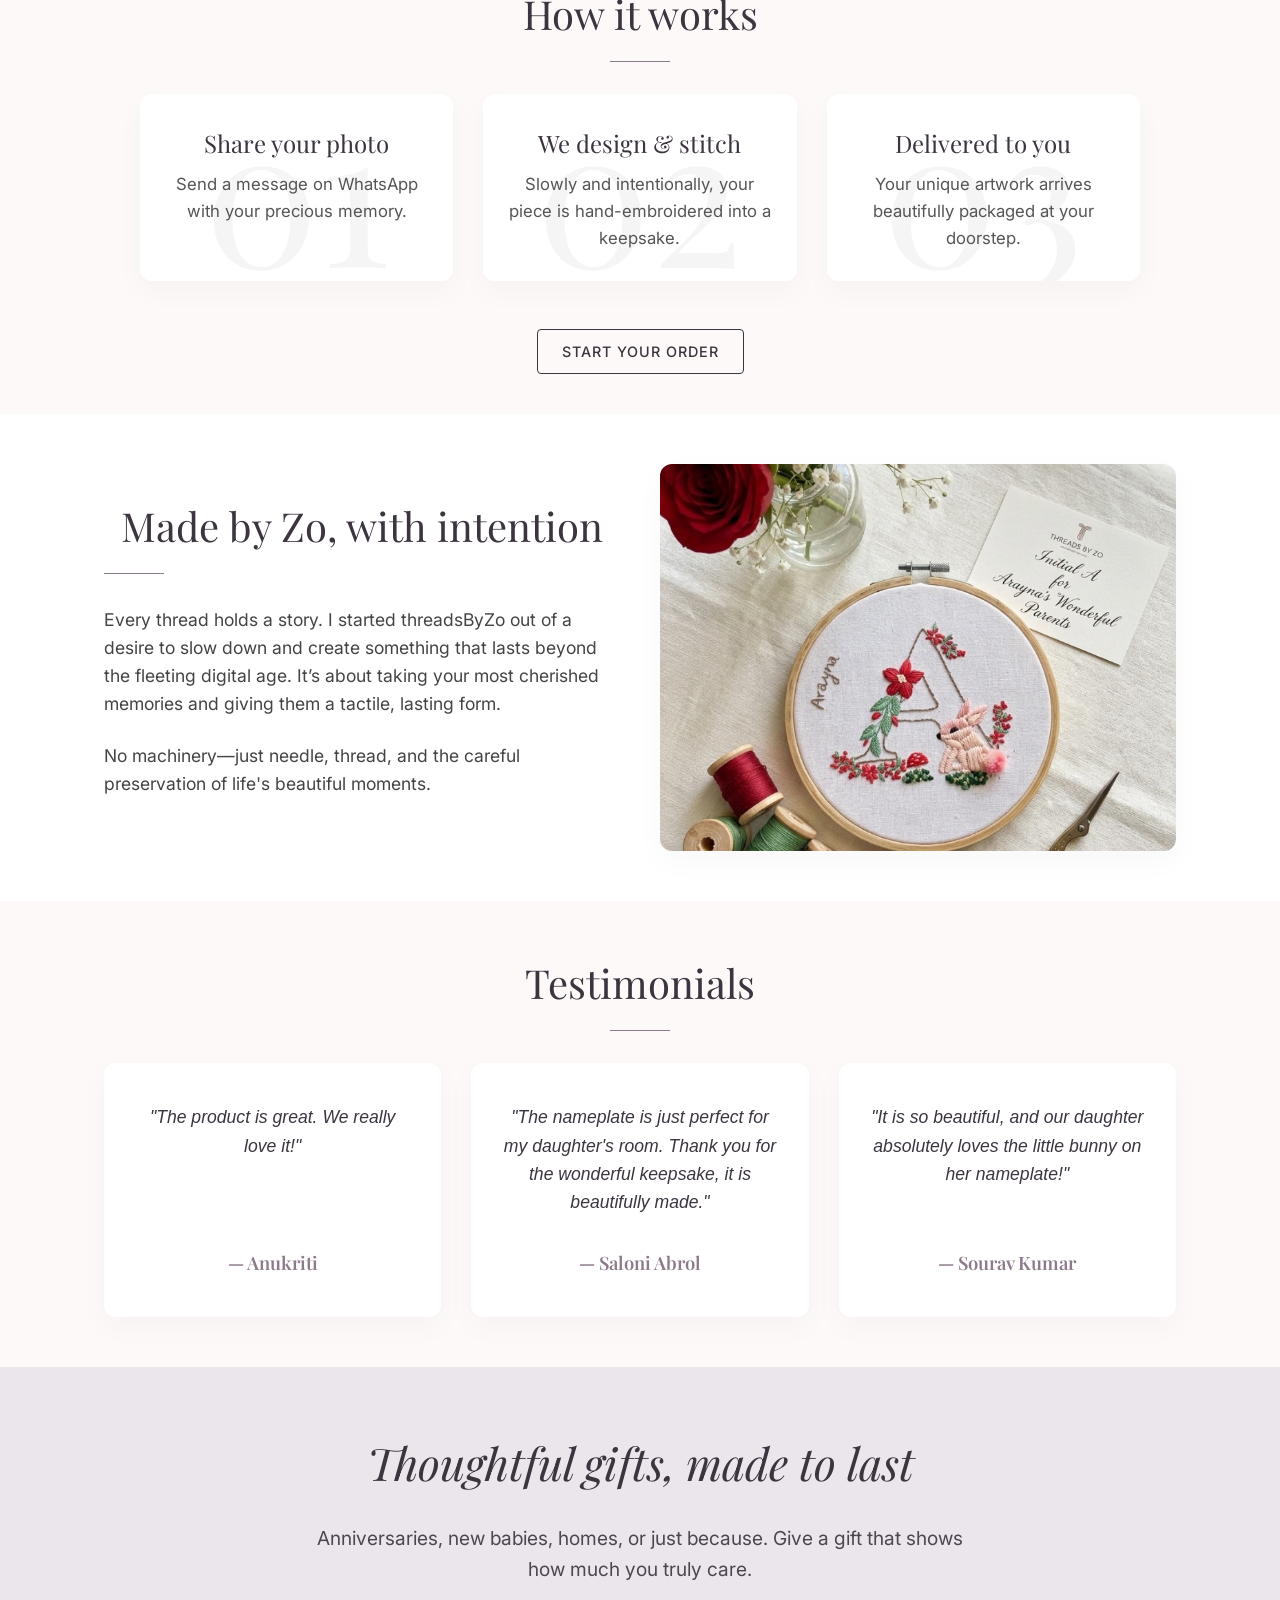
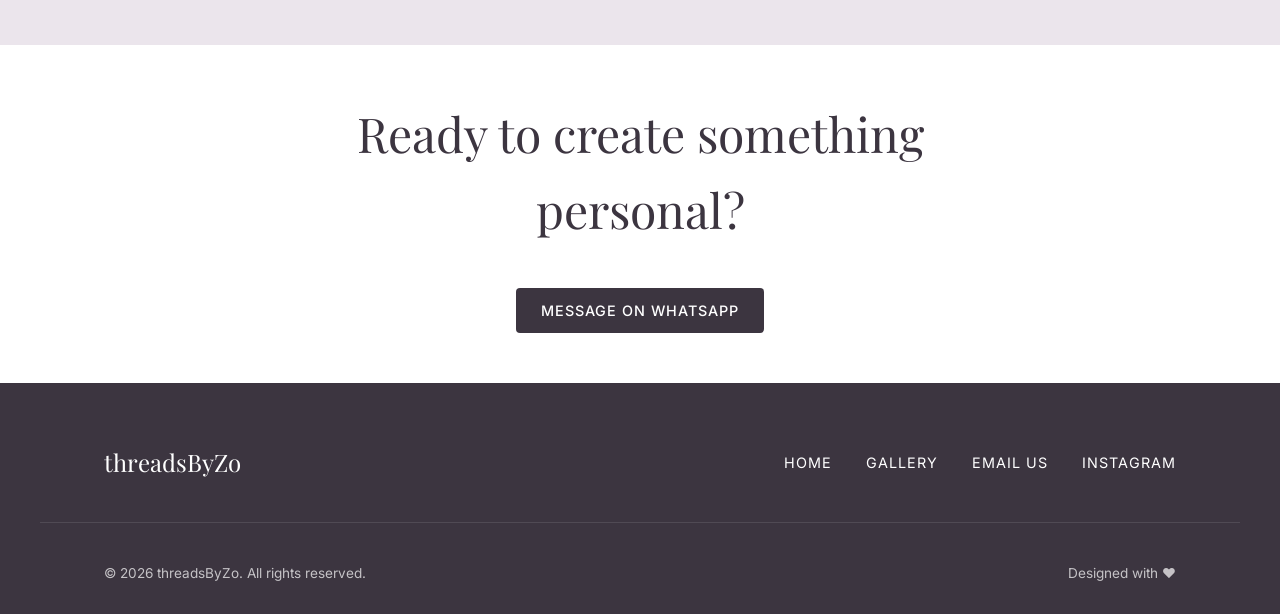
==== commit 0958ede7: "Add files via upload clean url" ====
--- a/index.html
+++ b/index.html
@@ -51,9 +51,9 @@
 </head>
 <body>
     <nav class="navbar">
-        <a href="index.html" class="logo">threadsByZo</a>
+        <a href="/" class="logo">threadsByZo</a>
         <div class="nav-links">
-            <a href="products.html">Collection</a>
+            <a href="/products/">Collection</a>
             <a href="https://wa.me/919465664414" target="_blank" rel="noopener">Contact</a>
         </div>
     </nav>
@@ -91,7 +91,7 @@
                 </div>
             </div>
             <div class="center-btn">
-                <a href="products.html" class="btn btn-secondary">Explore Full Collection</a>
+                <a href="/products/" class="btn btn-secondary">Explore Full Collection</a>
             </div>
         </div>
     </section>
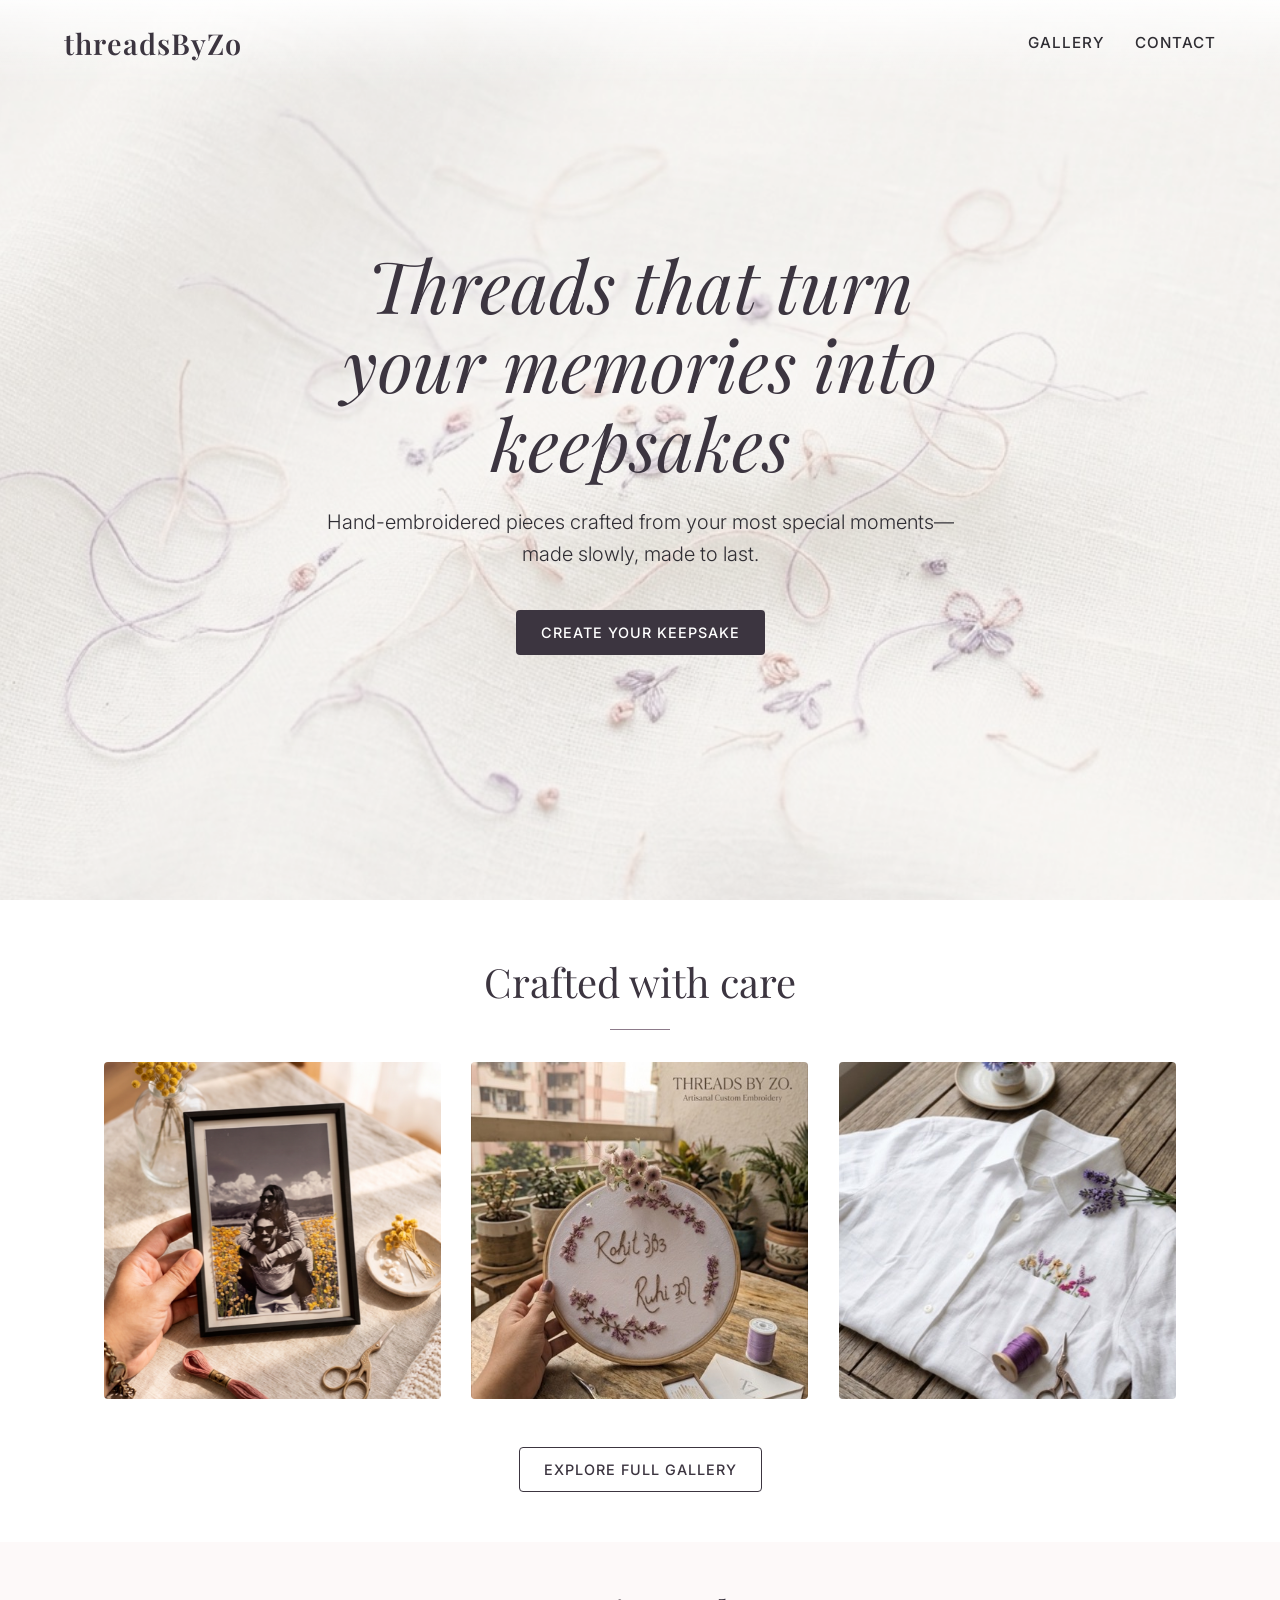
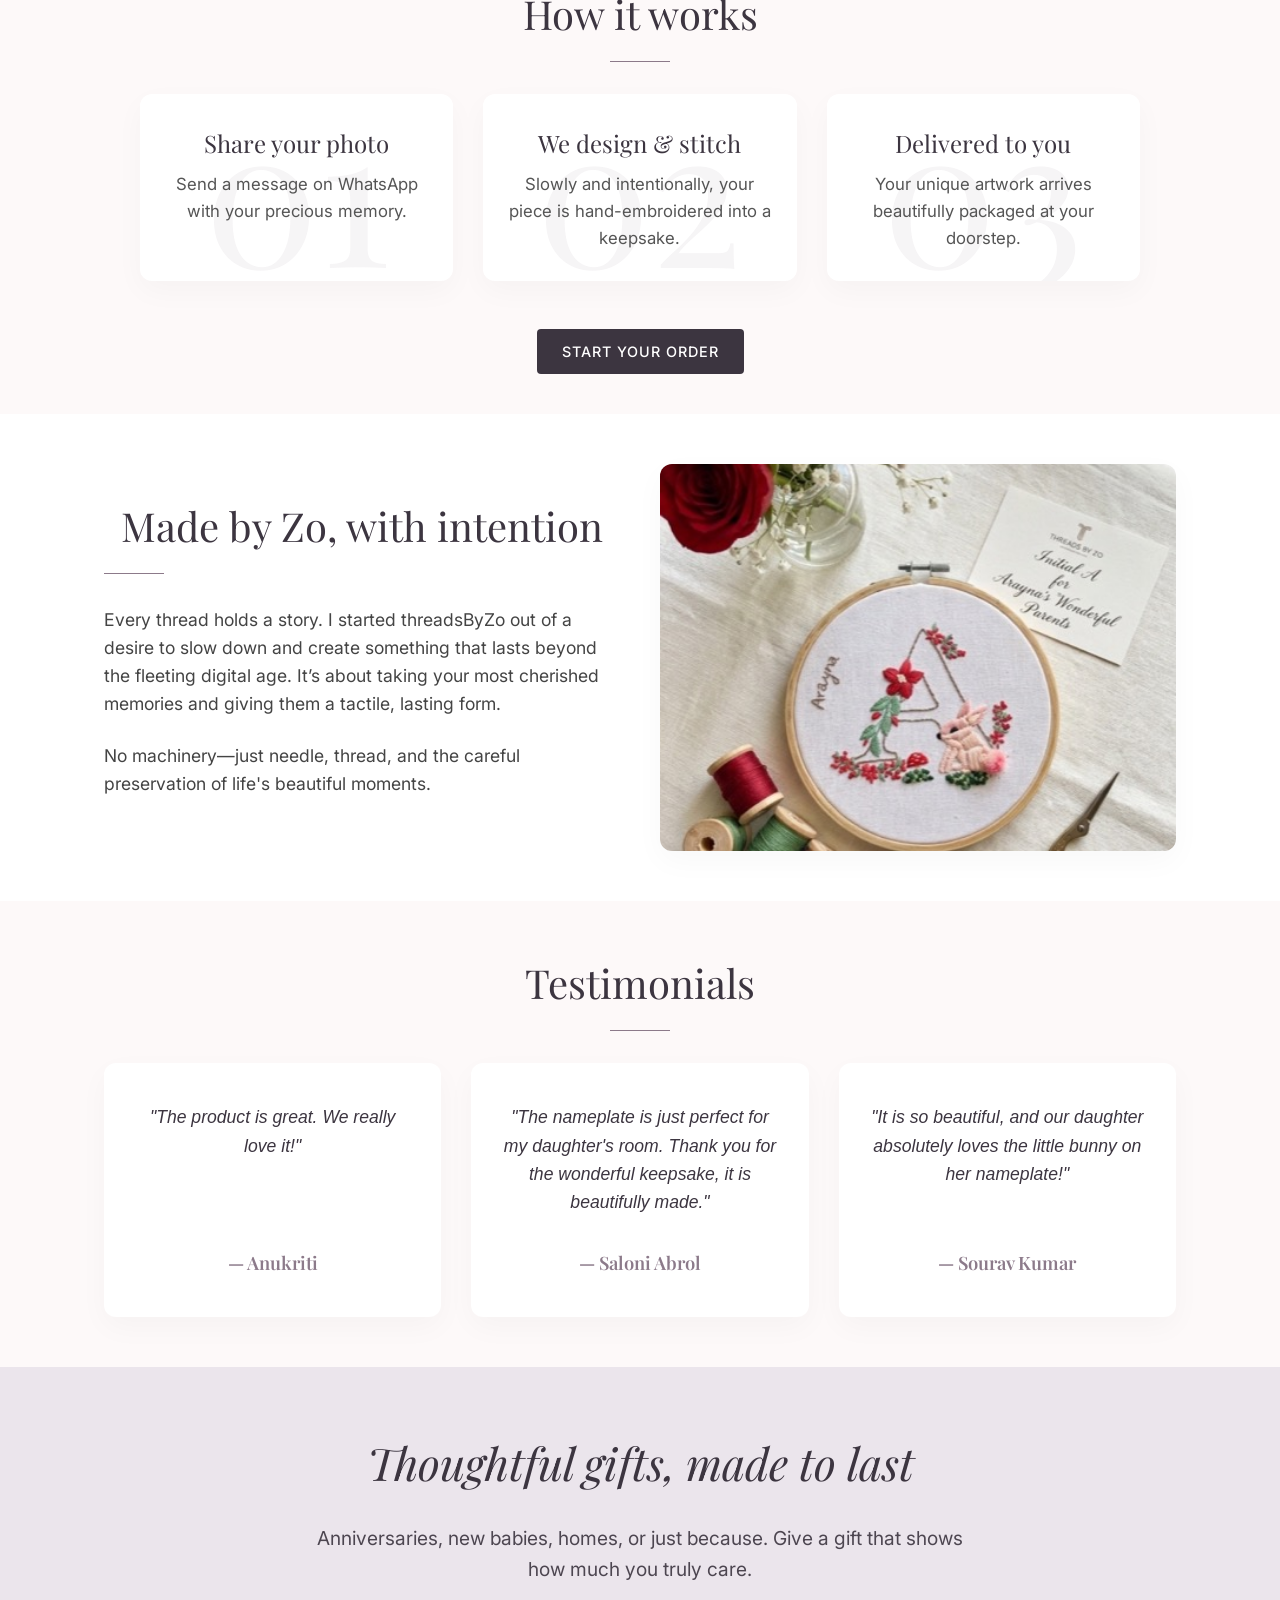
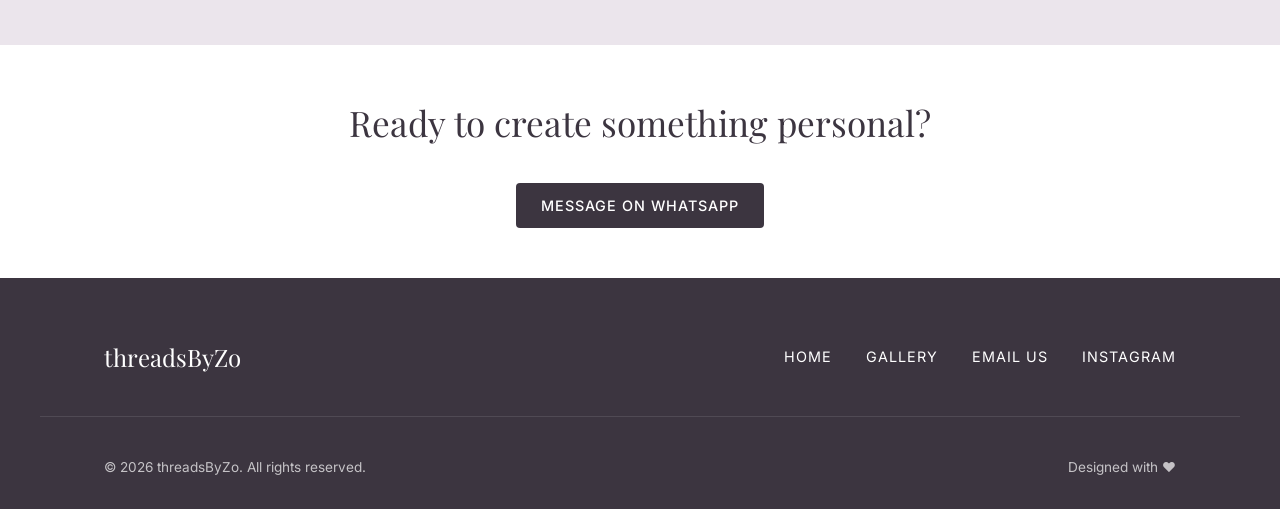
==== commit 2cf0cf66: "Add files via upload" ====
--- a/index.html
+++ b/index.html
@@ -53,7 +53,7 @@
     <nav class="navbar">
         <a href="/" class="logo">threadsByZo</a>
         <div class="nav-links">
-            <a href="/products/">Collection</a>
+            <a href="/products/">Gallery</a>
             <a href="https://wa.me/919465664414" target="_blank" rel="noopener">Contact</a>
         </div>
     </nav>
@@ -91,7 +91,7 @@
                 </div>
             </div>
             <div class="center-btn">
-                <a href="/products/" class="btn btn-secondary">Explore Full Collection</a>
+                <a href="/products/" class="btn btn-secondary">Explore Full Gallery</a>
             </div>
         </div>
     </section>
@@ -123,7 +123,7 @@
                 </div>
             </div>
             <div class="center-btn">
-                <a href="https://wa.me/919465664414?text=Hi%20Zo%2C%20I%E2%80%99d%20like%20to%20order%20a%20custom%20embroidery%20piece." class="btn btn-secondary" target="_blank" rel="noopener" aria-label="Start your order on WhatsApp">Start Your Order</a>
+                <a href="https://wa.me/919465664414?text=Hi%20Zo%2C%20I%E2%80%99d%20like%20to%20order%20a%20custom%20embroidery%20piece." class="btn btn-primary" target="_blank" rel="noopener" aria-label="Start your order on WhatsApp">Start Your Order</a>
             </div>
         </div>
     </section>
--- a/style.css
+++ b/style.css
@@ -514,8 +514,8 @@
 
 /* Final CTA */
 .final-cta h2 {
-    font-size: 3rem;
-    margin-bottom: 2.5rem;
+    font-size: 2.2rem;
+    margin-bottom: 2rem;
 }
 
 /* Footer */
@@ -588,8 +588,25 @@
 @media (max-width: 600px) {
     .navbar {
         flex-direction: column;
-        gap: 15px;
-        padding: 15px 5%;
+        justify-content: center;
+        align-items: center;
+        padding: 12px 5%;
+        height: auto;
+        gap: 8px;
+    }
+    
+    .navbar .logo {
+        font-size: 1.6rem;
+    }
+    
+    .nav-links {
+        gap: 25px;
+        justify-content: center;
+        width: 100%;
+    }
+    
+    .nav-links a {
+        font-size: 0.95rem;
     }
 
     .hero {
@@ -601,7 +618,50 @@
     }
 
     .featured {
-        padding-top: 40px;
+        padding-top: 10px;
+    }
+
+    .category-tabs-wrapper {
+        position: sticky;
+        top: 95px; /* Safely clears the compact stacked header */
+        z-index: 90;
+        background-color: rgba(251, 248, 241, 0.98);
+        box-shadow: 0 -30px 0 0 rgba(251, 248, 241, 0.98);
+        border-bottom: 1px solid rgba(0,0,0,0.05);
+        
+        /* Break out of container padding */
+        margin-left: -5.5vw;
+        margin-right: -5.5vw;
+        padding-left: 5.5vw;
+        padding-right: 5.5vw;
+    }
+
+    .category-tabs {
+        /* Edge-to-edge horizontal scrolling */
+        justify-content: flex-start;
+        flex-wrap: nowrap;
+        overflow-x: auto;
+        -webkit-overflow-scrolling: touch;
+        scrollbar-width: none;
+        
+        padding: 15px 0;
+        padding-right: 40px; /* Space to scroll past the fade */
+        gap: 24px;
+        margin-bottom: 0;
+        
+        /* Fade out right edge */
+        mask-image: linear-gradient(to right, black 85%, transparent 100%);
+        -webkit-mask-image: linear-gradient(to right, black 85%, transparent 100%);
+    }
+    
+    .category-tabs::-webkit-scrollbar {
+        display: none;
+    }
+    
+    .tab-btn {
+        white-space: nowrap;
+        flex-shrink: 0;
+        font-size: 0.95rem; /* Slightly smaller on mobile to fit more */
     }
 
     .grid-gallery {
@@ -629,19 +689,37 @@
         font-size: 2.2rem;
     }
     
+    .footer {
+        padding: 40px 0 20px;
+    }
+    
     .footer-content {
         flex-direction: column;
-        gap: 20px;
-        text-align: center;
+        align-items: flex-start;
+        gap: 30px;
+        text-align: left;
+    }
+    
+    .footer-links {
+        display: flex;
+        flex-direction: column;
+        align-items: flex-start;
+        gap: 15px;
     }
     
     .footer-links a {
-        margin: 0 10px;
+        margin: 0;
+        font-size: 1.1rem;
     }
     
     .footer-bottom {
         flex-direction: column;
-        text-align: center;
-        gap: 10px;
-    }
-}
+        align-items: flex-start;
+        text-align: left;
+        gap: 5px;
+        margin-top: 20px;
+        padding-top: 20px;
+        border-top: 1px solid rgba(255,255,255,0.1);
+        width: 100%;
+    }
+}
